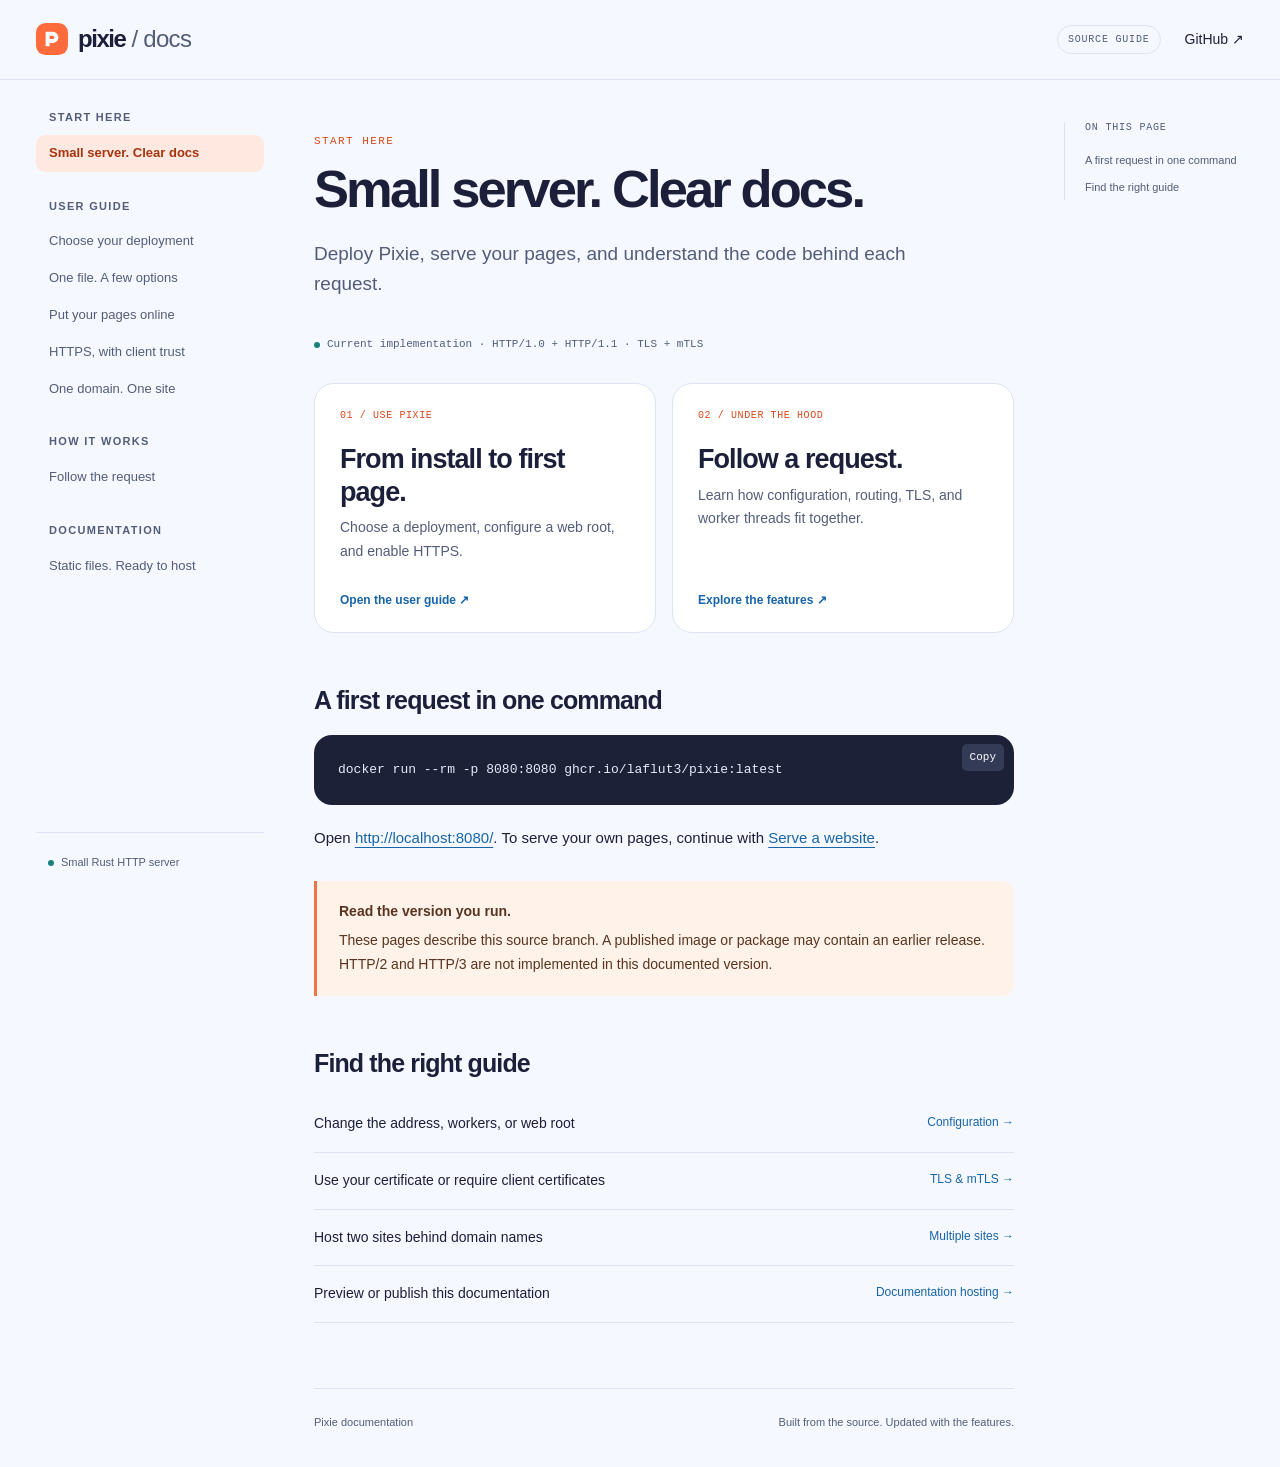
==== docs/index.html @ d6b9f7ce "docs: add static user and architecture guides" ====
<!doctype html>
<html lang="en"><head><meta charset="utf-8"><meta name="viewport" content="width=device-width, initial-scale=1"><meta name="description" content="Deploy Pixie, serve your pages, and understand the code behind each request."><meta name="theme-color" content="#f5f8ff"><title>Small server. Clear docs. — Pixie docs</title><link rel="icon" href="assets/mark.svg" type="image/svg+xml"><link rel="stylesheet" href="assets/style.css"><script src="assets/site.js" defer></script></head>
<body><a class="skip" href="#content">Skip to content</a><header class="topbar"><a class="brand" href="index.html"><img src="assets/mark.svg" width="32" height="32" alt=""><span>pixie<span class="brand-sub"> / docs</span></span></a><div class="top-actions"><span class="version">SOURCE GUIDE</span><a href="https://github.com/laflut3/Pixie">GitHub ↗</a><button class="menu-button" aria-expanded="false" aria-controls="sidebar">Menu</button></div></header><div class="layout"><aside id="sidebar" class="sidebar"><nav aria-label="Documentation"><div class="nav-group"><p>Start here</p><a aria-current="page" href="index.html">Small server. Clear docs</a></div><div class="nav-group"><p>User guide</p><a href="deploy.html">Choose your deployment</a><a href="configure.html">One file. A few options</a><a href="serve.html">Put your pages online</a><a href="security.html">HTTPS, with client trust</a><a href="sites.html">One domain. One site</a></div><div class="nav-group"><p>How it works</p><a href="architecture.html">Follow the request</a></div><div class="nav-group"><p>Documentation</p><a href="publish.html">Static files. Ready to host</a></div></nav><div class="sidebar-foot"><span class="status-dot"></span>Small Rust HTTP server</div></aside><main id="content" tabindex="-1"><div class="eyebrow">Start here</div><h1>Small server. Clear docs.</h1><p class="lead">Deploy Pixie, serve your pages, and understand the code behind each request.</p><article><div class="hero-note"><span class="status-dot"></span>Current implementation · HTTP/1.0 + HTTP/1.1 · TLS + mTLS</div><div class="path-grid"><a class="path-card" href="deploy.html"><span class="step">01 / USE PIXIE</span><h2>From install to first page.</h2><p>Choose a deployment, configure a web root, and enable HTTPS.</p><span class="card-link">Open the user guide ↗</span></a><a class="path-card" href="architecture.html"><span class="step">02 / UNDER THE HOOD</span><h2>Follow a request.</h2><p>Learn how configuration, routing, TLS, and worker threads fit together.</p><span class="card-link">Explore the features ↗</span></a></div><h2 id="quick-start">A first request in one command</h2><pre><code>docker run --rm -p 8080:8080 ghcr.io/laflut3/pixie:latest</code></pre><p>Open <a href="http://localhost:8080/">http://localhost:8080/</a>. To serve your own pages, continue with <a href="serve.html">Serve a website</a>.</p><aside class="callout"><strong>Read the version you run.</strong><p>These pages describe this source branch. A published image or package may contain an earlier release. HTTP/2 and HTTP/3 are not implemented in this documented version.</p></aside><h2 id="choose">Find the right guide</h2><ul class="link-list"><li><a href="configure.html">Change the address, workers, or web root <span>Configuration →</span></a></li><li><a href="security.html">Use your certificate or require client certificates <span>TLS &amp; mTLS →</span></a></li><li><a href="sites.html">Host two sites behind domain names <span>Multiple sites →</span></a></li><li><a href="publish.html">Preview or publish this documentation <span>Documentation hosting →</span></a></li></ul></article><footer>Pixie documentation <span>Built from the source. Updated with the features.</span></footer></main><aside class="toc"><p>ON THIS PAGE</p><nav aria-label="On this page"><a href="#quick-start">A first request in one command</a><a href="#choose">Find the right guide</a></nav></aside></div></body></html>
---- docs/assets/style.css ----
:root{--bg:#f5f8ff;--paper:#fff;--ink:#1c1f3a;--muted:#535d79;--line:#dce3f2;--accent:#d9471a;--blue:#1764a8;--soft:#edf2fc;--radius:18px;--mono:"SFMono-Regular",Consolas,"Liberation Mono",monospace}*{box-sizing:border-box}html{scroll-padding-top:100px}body{margin:0;background:var(--bg);color:var(--ink);font-family:"Avenir Next","Trebuchet MS","Gill Sans",sans-serif;font-size:16px;line-height:1.7}a{color:var(--blue);text-underline-offset:4px}a:hover{color:var(--accent)}button{font:inherit}a:focus-visible,button:focus-visible{outline:3px solid var(--accent);outline-offset:4px;border-radius:4px}.skip{position:fixed;top:-80px;left:16px;z-index:10;padding:12px 20px;background:var(--ink);color:white}.skip:focus{top:12px}.topbar{position:sticky;top:0;z-index:3;display:flex;align-items:center;justify-content:space-between;gap:16px;height:80px;padding:0 36px;background:rgba(245,248,255,.96);border-bottom:1px solid var(--line);backdrop-filter:blur(12px)}.brand{display:inline-flex;align-items:center;gap:10px;text-decoration:none;font-size:24px;font-weight:800;color:var(--ink);letter-spacing:-.06em}.brand-sub{font-weight:400;color:var(--muted);letter-spacing:-.03em}.top-actions{display:flex;gap:24px;align-items:center;font-size:14px}.top-actions>a{color:var(--ink);text-decoration:none}.version{font-family:var(--mono);font-size:10px;letter-spacing:.08em;border:1px solid var(--line);padding:5px 10px;border-radius:30px;color:var(--muted)}.layout{display:grid;grid-template-columns:228px minmax(0,800px) 180px;max-width:1450px;margin:auto;padding:0 36px;gap:50px}.sidebar{position:sticky;top:80px;align-self:start;height:calc(100dvh - 80px);padding:28px 0;overflow:auto;display:flex;flex-direction:column;justify-content:space-between}.nav-group{margin-bottom:25px}.nav-group>p{font-size:11px;text-transform:uppercase;letter-spacing:.12em;font-weight:800;color:var(--muted);margin:0 0 8px 13px}.nav-group a{display:block;font-size:13px;line-height:1.45;padding:9px 13px;text-decoration:none;border-radius:9px;color:var(--muted)}.nav-group a:hover{background:var(--soft);color:var(--ink)}.nav-group a[aria-current]{background:#ffe8df;color:#a73310;font-weight:700}.sidebar-foot{border-top:1px solid var(--line);padding:20px 12px 0;color:var(--muted);font-size:11px;white-space:nowrap}.status-dot{display:inline-block;width:6px;height:6px;background:#168279;border-radius:50%;margin-right:7px;vertical-align:middle}main{padding:55px 0 0;min-width:0}.eyebrow{font:11px var(--mono);text-transform:uppercase;letter-spacing:.13em;color:var(--accent);margin-bottom:14px}h1{font-size:clamp(36px,4.1vw,60px);line-height:1.06;letter-spacing:-.055em;margin:0 0 22px;max-width:720px;font-weight:800}.lead{font-size:19px;line-height:1.6;color:var(--muted);max-width:650px;margin:0 0 36px}article{font-size:15px}h2{font-size:25px;line-height:1.2;letter-spacing:-.035em;margin:52px 0 18px}h3{font-size:18px}p{margin:14px 0}li{padding-left:4px;margin:8px 0}code{font-family:var(--mono);font-size:.85em;background:var(--soft);border-radius:4px;padding:2px 5px;overflow-wrap:anywhere}pre{background:#1c2138;color:#e2eafb;border-radius:var(--radius);padding:24px;margin:20px 0;overflow:auto;line-height:1.7;font-size:13px;position:relative}pre code{font:inherit;background:none;padding:0;color:inherit;overflow-wrap:normal}.copy-button{position:absolute;top:9px;right:10px;background:#343b57;border:0;color:#fff;font-size:11px;border-radius:5px;padding:4px 8px;cursor:pointer}.copy-button:hover{background:#4b5678}.callout{border-left:3px solid #f07546;background:#fff2e9;border-radius:0 12px 12px 0;padding:19px 22px;margin:30px 0;color:#59341f;font-size:14px}.callout p{margin:6px 0 0}.table-wrap{overflow:auto;border:1px solid var(--line);border-radius:12px;margin:24px 0}table{width:100%;border-collapse:collapse;font-size:13px;text-align:left}th{background:var(--soft);font-size:11px;text-transform:uppercase;letter-spacing:.05em;color:var(--muted)}th,td{padding:14px 16px;vertical-align:top;border-bottom:1px solid var(--line)}tr:last-child td{border-bottom:0}.hero-note{font:11px var(--mono);line-height:1.8;color:var(--muted);margin-bottom:28px}.path-grid{display:grid;grid-template-columns:1fr 1fr;gap:16px}.path-card{display:flex;flex-direction:column;padding:26px 25px 22px;background:var(--paper);border:1px solid var(--line);border-radius:20px;color:var(--ink);text-decoration:none;transition:transform .2s cubic-bezier(.2,.8,.2,1),border-color .2s}.path-card:hover{transform:translateY(-3px);border-color:#f0a286;color:var(--ink)}.step{font:10px var(--mono);letter-spacing:.06em;color:var(--accent)}.path-card h2{font-size:27px;margin:22px 0 8px}.path-card p{font-size:14px;color:var(--muted);margin:0 0 26px}.card-link{font-size:12px;margin-top:auto;font-weight:700;color:var(--blue)}.link-list{list-style:none;padding:0}.link-list li{padding:0;margin:0}.link-list a{display:flex;justify-content:space-between;gap:22px;text-decoration:none;color:var(--ink);padding:16px 0;border-bottom:1px solid var(--line);font-size:14px}.link-list span{color:var(--blue);font-size:12px;white-space:nowrap}.toc{position:sticky;top:122px;align-self:start;max-height:calc(100dvh - 145px);overflow:auto;padding-left:20px;border-left:1px solid var(--line);font-size:11px}.toc>p{font:10px var(--mono);color:var(--muted);letter-spacing:.08em;margin:0 0 14px}.toc a{display:block;padding:5px 0;color:var(--muted);text-decoration:none;line-height:1.5}.toc a:hover{color:var(--accent)}footer{border-top:1px solid var(--line);margin-top:65px;padding:24px 0 35px;font-size:11px;color:var(--muted);display:flex;justify-content:space-between;gap:15px}.flow{display:flex;align-items:center;justify-content:space-around;flex-wrap:wrap;gap:12px;background:var(--paper);border:1px solid var(--line);padding:22px;border-radius:16px;font:12px var(--mono);margin:25px 0}.flow span{color:var(--accent)}.timeline{list-style:none;padding-left:28px;border-left:1px solid var(--line);counter-reset:steps}.timeline li{position:relative;margin:25px 0;counter-increment:steps}.timeline li:before{content:counter(steps);position:absolute;left:-45px;top:0;border-radius:50%;width:27px;height:27px;text-align:center;font:11px/27px var(--mono);background:#ffe8df;color:#a73310}.timeline p{margin:5px 0;color:var(--muted)}.menu-button{display:none;border:1px solid var(--line);border-radius:8px;color:var(--ink);background:var(--paper);padding:5px 12px;cursor:pointer}@media(min-width:1500px){.layout{gap:60px}}@media(max-width:1200px){.layout{grid-template-columns:210px minmax(0,1fr);gap:40px;max-width:1100px}.toc{display:none}}@media(max-width:800px){.topbar{height:68px;padding:0 20px}.top-actions{gap:16px}.version{display:none}.layout{display:block;padding:0 22px}.sidebar{position:static;height:auto;padding:22px 0;border-bottom:1px solid var(--line)}.sidebar nav{display:grid;grid-template-columns:1fr 1fr;gap:10px}.sidebar-foot{display:none}.nav-group{margin:0}.js .sidebar{display:none}.js .sidebar.is-open{display:block}.js .menu-button{display:block}main{padding-top:36px}.lead{font-size:17px}.path-card{padding:22px 18px}.path-card h2{font-size:25px}pre{padding:28px 18px 20px;font-size:11px}footer{display:block}footer span{display:block;margin-top:5px}}@media(max-width:480px){.path-grid{grid-template-columns:1fr}.path-card h2{margin-top:12px}.path-card p{margin-bottom:16px}.link-list a{display:block}.link-list span{display:block;margin-top:4px}h1{font-size:39px}.sidebar nav{grid-template-columns:1fr 1fr}.top-actions>a{font-size:12px}th,td{padding:12px 10px}}@media(prefers-reduced-motion:reduce){*{scroll-behavior:auto!important;transition:none!important}}@media print{.topbar,.sidebar,.toc,.copy-button{display:none}.layout{display:block}main{padding:0}body{background:white}pre{white-space:pre-wrap;color:black;background:#eee}.callout{break-inside:avoid}a{color:inherit}}
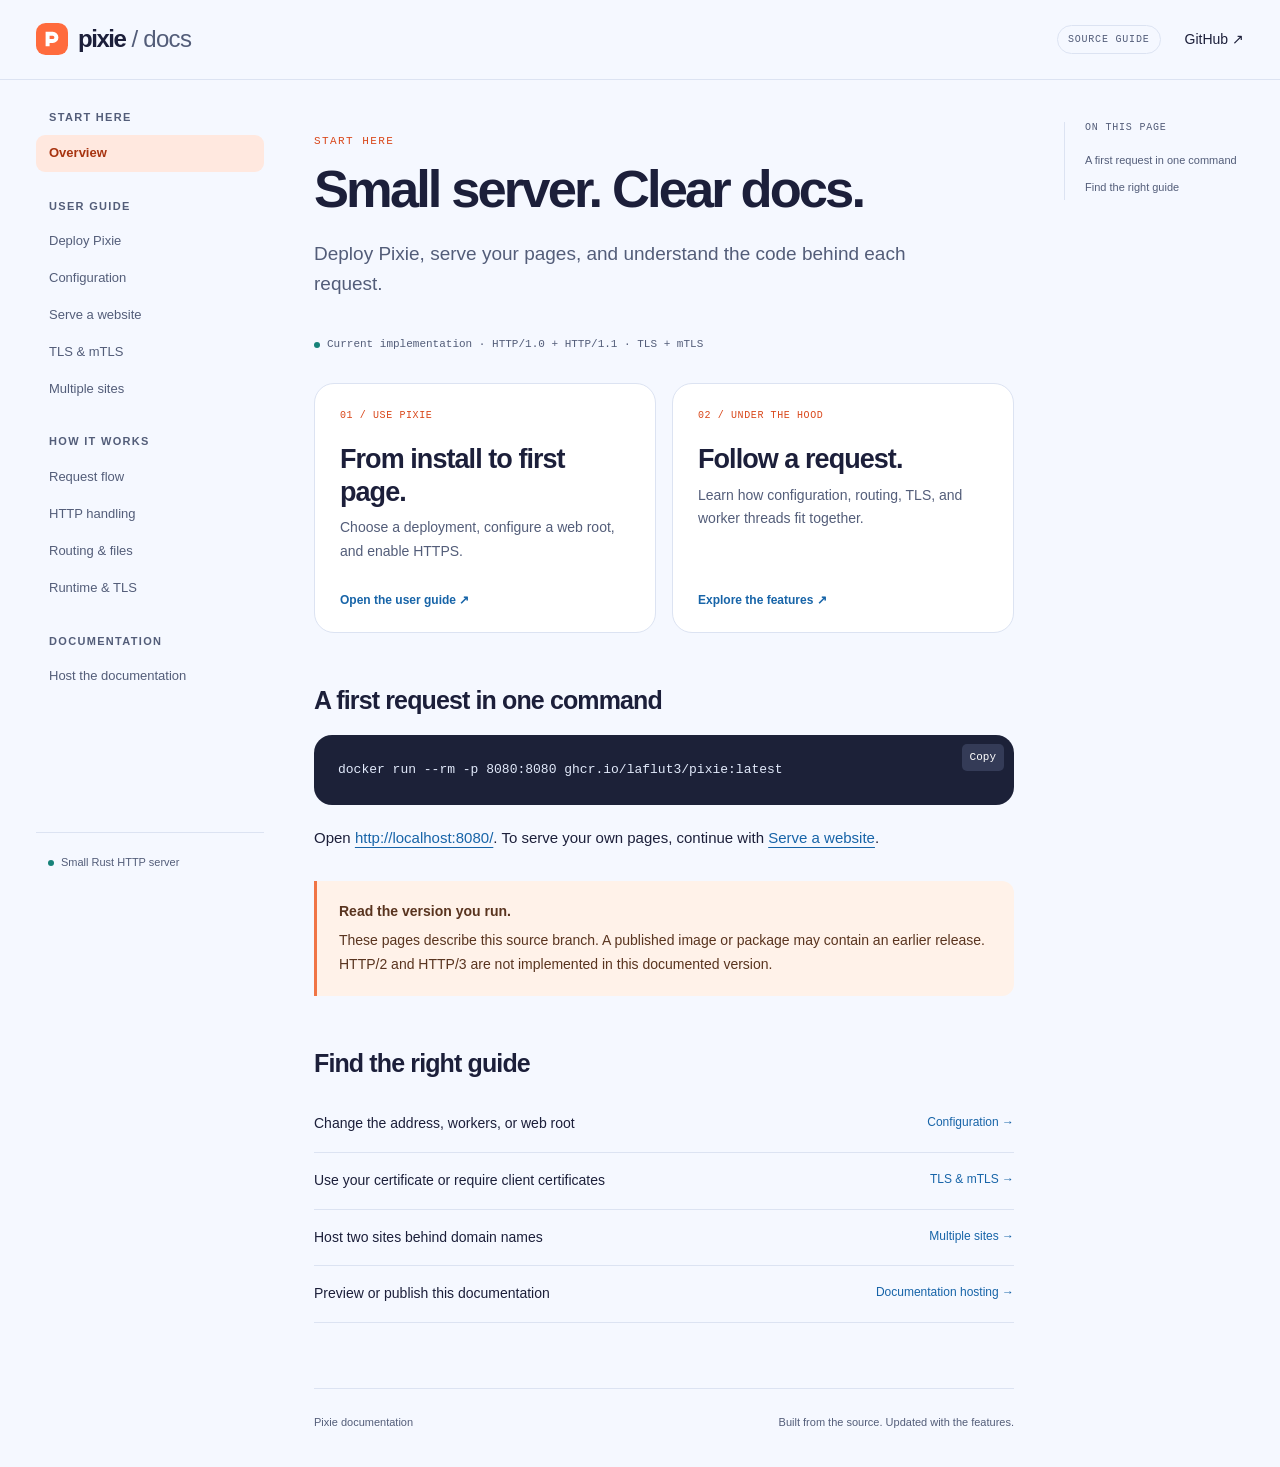
==== commit ab000d30: "docs: refine navigation and deployment README" ====
--- a/docs/index.html
+++ b/docs/index.html
@@ -1,3 +1,122 @@
 <!doctype html>
-<html lang="en"><head><meta charset="utf-8"><meta name="viewport" content="width=device-width, initial-scale=1"><meta name="description" content="Deploy Pixie, serve your pages, and understand the code behind each request."><meta name="theme-color" content="#f5f8ff"><title>Small server. Clear docs. — Pixie docs</title><link rel="icon" href="assets/mark.svg" type="image/svg+xml"><link rel="stylesheet" href="assets/style.css"><script src="assets/site.js" defer></script></head>
-<body><a class="skip" href="#content">Skip to content</a><header class="topbar"><a class="brand" href="index.html"><img src="assets/mark.svg" width="32" height="32" alt=""><span>pixie<span class="brand-sub"> / docs</span></span></a><div class="top-actions"><span class="version">SOURCE GUIDE</span><a href="https://github.com/laflut3/Pixie">GitHub ↗</a><button class="menu-button" aria-expanded="false" aria-controls="sidebar">Menu</button></div></header><div class="layout"><aside id="sidebar" class="sidebar"><nav aria-label="Documentation"><div class="nav-group"><p>Start here</p><a aria-current="page" href="index.html">Small server. Clear docs</a></div><div class="nav-group"><p>User guide</p><a href="deploy.html">Choose your deployment</a><a href="configure.html">One file. A few options</a><a href="serve.html">Put your pages online</a><a href="security.html">HTTPS, with client trust</a><a href="sites.html">One domain. One site</a></div><div class="nav-group"><p>How it works</p><a href="architecture.html">Follow the request</a></div><div class="nav-group"><p>Documentation</p><a href="publish.html">Static files. Ready to host</a></div></nav><div class="sidebar-foot"><span class="status-dot"></span>Small Rust HTTP server</div></aside><main id="content" tabindex="-1"><div class="eyebrow">Start here</div><h1>Small server. Clear docs.</h1><p class="lead">Deploy Pixie, serve your pages, and understand the code behind each request.</p><article><div class="hero-note"><span class="status-dot"></span>Current implementation · HTTP/1.0 + HTTP/1.1 · TLS + mTLS</div><div class="path-grid"><a class="path-card" href="deploy.html"><span class="step">01 / USE PIXIE</span><h2>From install to first page.</h2><p>Choose a deployment, configure a web root, and enable HTTPS.</p><span class="card-link">Open the user guide ↗</span></a><a class="path-card" href="architecture.html"><span class="step">02 / UNDER THE HOOD</span><h2>Follow a request.</h2><p>Learn how configuration, routing, TLS, and worker threads fit together.</p><span class="card-link">Explore the features ↗</span></a></div><h2 id="quick-start">A first request in one command</h2><pre><code>docker run --rm -p 8080:8080 ghcr.io/laflut3/pixie:latest</code></pre><p>Open <a href="http://localhost:8080/">http://localhost:8080/</a>. To serve your own pages, continue with <a href="serve.html">Serve a website</a>.</p><aside class="callout"><strong>Read the version you run.</strong><p>These pages describe this source branch. A published image or package may contain an earlier release. HTTP/2 and HTTP/3 are not implemented in this documented version.</p></aside><h2 id="choose">Find the right guide</h2><ul class="link-list"><li><a href="configure.html">Change the address, workers, or web root <span>Configuration →</span></a></li><li><a href="security.html">Use your certificate or require client certificates <span>TLS &amp; mTLS →</span></a></li><li><a href="sites.html">Host two sites behind domain names <span>Multiple sites →</span></a></li><li><a href="publish.html">Preview or publish this documentation <span>Documentation hosting →</span></a></li></ul></article><footer>Pixie documentation <span>Built from the source. Updated with the features.</span></footer></main><aside class="toc"><p>ON THIS PAGE</p><nav aria-label="On this page"><a href="#quick-start">A first request in one command</a><a href="#choose">Find the right guide</a></nav></aside></div></body></html>+<html lang="en">
+<head>
+<meta charset="utf-8">
+<meta name="viewport" content="width=device-width, initial-scale=1">
+<meta name="description" content="Deploy Pixie, serve your pages, and understand the code behind each request.">
+<meta name="theme-color" content="#f5f8ff">
+<title>Small server. Clear docs. — Pixie docs</title>
+<link rel="icon" href="assets/mark.svg" type="image/svg+xml">
+<link rel="stylesheet" href="assets/style.css">
+<script src="assets/site.js" defer>
+</script>
+</head>
+<body>
+<a class="skip" href="#content">Skip to content</a>
+<header class="topbar">
+<a class="brand" href="index.html">
+<img src="assets/mark.svg" width="32" height="32" alt="">
+<span>pixie<span class="brand-sub"> / docs</span>
+</span>
+</a>
+<div class="top-actions">
+<span class="version">SOURCE GUIDE</span>
+<a href="https://github.com/laflut3/Pixie">GitHub ↗</a>
+<button class="menu-button" aria-expanded="false" aria-controls="sidebar">Menu</button>
+</div>
+</header>
+<div class="layout">
+<aside id="sidebar" class="sidebar">
+<nav aria-label="Documentation">
+<div class="nav-group">
+<p>Start here</p>
+<a aria-current="page" href="index.html">Overview</a>
+</div>
+<div class="nav-group">
+<p>User guide</p>
+<a href="deploy.html">Deploy Pixie</a>
+<a href="configure.html">Configuration</a>
+<a href="serve.html">Serve a website</a>
+<a href="security.html">TLS &amp; mTLS</a>
+<a href="sites.html">Multiple sites</a>
+</div>
+<div class="nav-group">
+<p>How it works</p>
+<a href="architecture.html">Request flow</a>
+<a href="feature-http.html">HTTP handling</a>
+<a href="feature-routing.html">Routing &amp; files</a>
+<a href="feature-runtime.html">Runtime &amp; TLS</a>
+</div>
+<div class="nav-group">
+<p>Documentation</p>
+<a href="publish.html">Host the documentation</a>
+</div>
+</nav>
+<div class="sidebar-foot">
+<span class="status-dot">
+</span>Small Rust HTTP server</div>
+</aside>
+<main id="content" tabindex="-1">
+<div class="eyebrow">Start here</div>
+<h1>Small server. Clear docs.</h1>
+<p class="lead">Deploy Pixie, serve your pages, and understand the code behind each request.</p>
+<article>
+<div class="hero-note">
+<span class="status-dot">
+</span>Current implementation · HTTP/1.0 + HTTP/1.1 · TLS + mTLS</div>
+<div class="path-grid">
+<a class="path-card" href="deploy.html">
+<span class="step">01 / USE PIXIE</span>
+<h2>From install to first page.</h2>
+<p>Choose a deployment, configure a web root, and enable HTTPS.</p>
+<span class="card-link">Open the user guide ↗</span>
+</a>
+<a class="path-card" href="architecture.html">
+<span class="step">02 / UNDER THE HOOD</span>
+<h2>Follow a request.</h2>
+<p>Learn how configuration, routing, TLS, and worker threads fit together.</p>
+<span class="card-link">Explore the features ↗</span>
+</a>
+</div>
+<h2 id="quick-start">A first request in one command</h2>
+<pre>
+<code>docker run --rm -p 8080:8080 ghcr.io/laflut3/pixie:latest</code>
+</pre>
+<p>Open <a href="http://localhost:8080/">http://localhost:8080/</a>. To serve your own pages, continue with <a href="serve.html">Serve a website</a>.</p>
+<aside class="callout">
+<strong>Read the version you run.</strong>
+<p>These pages describe this source branch. A published image or package may contain an earlier release. HTTP/2 and HTTP/3 are not implemented in this documented version.</p>
+</aside>
+<h2 id="choose">Find the right guide</h2>
+<ul class="link-list">
+<li>
+<a href="configure.html">Change the address, workers, or web root <span>Configuration →</span>
+</a>
+</li>
+<li>
+<a href="security.html">Use your certificate or require client certificates <span>TLS &amp; mTLS →</span>
+</a>
+</li>
+<li>
+<a href="sites.html">Host two sites behind domain names <span>Multiple sites →</span>
+</a>
+</li>
+<li>
+<a href="publish.html">Preview or publish this documentation <span>Documentation hosting →</span>
+</a>
+</li>
+</ul>
+</article>
+<footer>Pixie documentation <span>Built from the source. Updated with the features.</span>
+</footer>
+</main>
+<aside class="toc">
+<p>ON THIS PAGE</p>
+<nav aria-label="On this page">
+<a href="#quick-start">A first request in one command</a>
+<a href="#choose">Find the right guide</a>
+</nav>
+</aside>
+</div>
+</body>
+</html>
--- a/docs/assets/style.css
+++ b/docs/assets/style.css
@@ -1 +1,114 @@
-:root{--bg:#f5f8ff;--paper:#fff;--ink:#1c1f3a;--muted:#535d79;--line:#dce3f2;--accent:#d9471a;--blue:#1764a8;--soft:#edf2fc;--radius:18px;--mono:"SFMono-Regular",Consolas,"Liberation Mono",monospace}*{box-sizing:border-box}html{scroll-padding-top:100px}body{margin:0;background:var(--bg);color:var(--ink);font-family:"Avenir Next","Trebuchet MS","Gill Sans",sans-serif;font-size:16px;line-height:1.7}a{color:var(--blue);text-underline-offset:4px}a:hover{color:var(--accent)}button{font:inherit}a:focus-visible,button:focus-visible{outline:3px solid var(--accent);outline-offset:4px;border-radius:4px}.skip{position:fixed;top:-80px;left:16px;z-index:10;padding:12px 20px;background:var(--ink);color:white}.skip:focus{top:12px}.topbar{position:sticky;top:0;z-index:3;display:flex;align-items:center;justify-content:space-between;gap:16px;height:80px;padding:0 36px;background:rgba(245,248,255,.96);border-bottom:1px solid var(--line);backdrop-filter:blur(12px)}.brand{display:inline-flex;align-items:center;gap:10px;text-decoration:none;font-size:24px;font-weight:800;color:var(--ink);letter-spacing:-.06em}.brand-sub{font-weight:400;color:var(--muted);letter-spacing:-.03em}.top-actions{display:flex;gap:24px;align-items:center;font-size:14px}.top-actions>a{color:var(--ink);text-decoration:none}.version{font-family:var(--mono);font-size:10px;letter-spacing:.08em;border:1px solid var(--line);padding:5px 10px;border-radius:30px;color:var(--muted)}.layout{display:grid;grid-template-columns:228px minmax(0,800px) 180px;max-width:1450px;margin:auto;padding:0 36px;gap:50px}.sidebar{position:sticky;top:80px;align-self:start;height:calc(100dvh - 80px);padding:28px 0;overflow:auto;display:flex;flex-direction:column;justify-content:space-between}.nav-group{margin-bottom:25px}.nav-group>p{font-size:11px;text-transform:uppercase;letter-spacing:.12em;font-weight:800;color:var(--muted);margin:0 0 8px 13px}.nav-group a{display:block;font-size:13px;line-height:1.45;padding:9px 13px;text-decoration:none;border-radius:9px;color:var(--muted)}.nav-group a:hover{background:var(--soft);color:var(--ink)}.nav-group a[aria-current]{background:#ffe8df;color:#a73310;font-weight:700}.sidebar-foot{border-top:1px solid var(--line);padding:20px 12px 0;color:var(--muted);font-size:11px;white-space:nowrap}.status-dot{display:inline-block;width:6px;height:6px;background:#168279;border-radius:50%;margin-right:7px;vertical-align:middle}main{padding:55px 0 0;min-width:0}.eyebrow{font:11px var(--mono);text-transform:uppercase;letter-spacing:.13em;color:var(--accent);margin-bottom:14px}h1{font-size:clamp(36px,4.1vw,60px);line-height:1.06;letter-spacing:-.055em;margin:0 0 22px;max-width:720px;font-weight:800}.lead{font-size:19px;line-height:1.6;color:var(--muted);max-width:650px;margin:0 0 36px}article{font-size:15px}h2{font-size:25px;line-height:1.2;letter-spacing:-.035em;margin:52px 0 18px}h3{font-size:18px}p{margin:14px 0}li{padding-left:4px;margin:8px 0}code{font-family:var(--mono);font-size:.85em;background:var(--soft);border-radius:4px;padding:2px 5px;overflow-wrap:anywhere}pre{background:#1c2138;color:#e2eafb;border-radius:var(--radius);padding:24px;margin:20px 0;overflow:auto;line-height:1.7;font-size:13px;position:relative}pre code{font:inherit;background:none;padding:0;color:inherit;overflow-wrap:normal}.copy-button{position:absolute;top:9px;right:10px;background:#343b57;border:0;color:#fff;font-size:11px;border-radius:5px;padding:4px 8px;cursor:pointer}.copy-button:hover{background:#4b5678}.callout{border-left:3px solid #f07546;background:#fff2e9;border-radius:0 12px 12px 0;padding:19px 22px;margin:30px 0;color:#59341f;font-size:14px}.callout p{margin:6px 0 0}.table-wrap{overflow:auto;border:1px solid var(--line);border-radius:12px;margin:24px 0}table{width:100%;border-collapse:collapse;font-size:13px;text-align:left}th{background:var(--soft);font-size:11px;text-transform:uppercase;letter-spacing:.05em;color:var(--muted)}th,td{padding:14px 16px;vertical-align:top;border-bottom:1px solid var(--line)}tr:last-child td{border-bottom:0}.hero-note{font:11px var(--mono);line-height:1.8;color:var(--muted);margin-bottom:28px}.path-grid{display:grid;grid-template-columns:1fr 1fr;gap:16px}.path-card{display:flex;flex-direction:column;padding:26px 25px 22px;background:var(--paper);border:1px solid var(--line);border-radius:20px;color:var(--ink);text-decoration:none;transition:transform .2s cubic-bezier(.2,.8,.2,1),border-color .2s}.path-card:hover{transform:translateY(-3px);border-color:#f0a286;color:var(--ink)}.step{font:10px var(--mono);letter-spacing:.06em;color:var(--accent)}.path-card h2{font-size:27px;margin:22px 0 8px}.path-card p{font-size:14px;color:var(--muted);margin:0 0 26px}.card-link{font-size:12px;margin-top:auto;font-weight:700;color:var(--blue)}.link-list{list-style:none;padding:0}.link-list li{padding:0;margin:0}.link-list a{display:flex;justify-content:space-between;gap:22px;text-decoration:none;color:var(--ink);padding:16px 0;border-bottom:1px solid var(--line);font-size:14px}.link-list span{color:var(--blue);font-size:12px;white-space:nowrap}.toc{position:sticky;top:122px;align-self:start;max-height:calc(100dvh - 145px);overflow:auto;padding-left:20px;border-left:1px solid var(--line);font-size:11px}.toc>p{font:10px var(--mono);color:var(--muted);letter-spacing:.08em;margin:0 0 14px}.toc a{display:block;padding:5px 0;color:var(--muted);text-decoration:none;line-height:1.5}.toc a:hover{color:var(--accent)}footer{border-top:1px solid var(--line);margin-top:65px;padding:24px 0 35px;font-size:11px;color:var(--muted);display:flex;justify-content:space-between;gap:15px}.flow{display:flex;align-items:center;justify-content:space-around;flex-wrap:wrap;gap:12px;background:var(--paper);border:1px solid var(--line);padding:22px;border-radius:16px;font:12px var(--mono);margin:25px 0}.flow span{color:var(--accent)}.timeline{list-style:none;padding-left:28px;border-left:1px solid var(--line);counter-reset:steps}.timeline li{position:relative;margin:25px 0;counter-increment:steps}.timeline li:before{content:counter(steps);position:absolute;left:-45px;top:0;border-radius:50%;width:27px;height:27px;text-align:center;font:11px/27px var(--mono);background:#ffe8df;color:#a73310}.timeline p{margin:5px 0;color:var(--muted)}.menu-button{display:none;border:1px solid var(--line);border-radius:8px;color:var(--ink);background:var(--paper);padding:5px 12px;cursor:pointer}@media(min-width:1500px){.layout{gap:60px}}@media(max-width:1200px){.layout{grid-template-columns:210px minmax(0,1fr);gap:40px;max-width:1100px}.toc{display:none}}@media(max-width:800px){.topbar{height:68px;padding:0 20px}.top-actions{gap:16px}.version{display:none}.layout{display:block;padding:0 22px}.sidebar{position:static;height:auto;padding:22px 0;border-bottom:1px solid var(--line)}.sidebar nav{display:grid;grid-template-columns:1fr 1fr;gap:10px}.sidebar-foot{display:none}.nav-group{margin:0}.js .sidebar{display:none}.js .sidebar.is-open{display:block}.js .menu-button{display:block}main{padding-top:36px}.lead{font-size:17px}.path-card{padding:22px 18px}.path-card h2{font-size:25px}pre{padding:28px 18px 20px;font-size:11px}footer{display:block}footer span{display:block;margin-top:5px}}@media(max-width:480px){.path-grid{grid-template-columns:1fr}.path-card h2{margin-top:12px}.path-card p{margin-bottom:16px}.link-list a{display:block}.link-list span{display:block;margin-top:4px}h1{font-size:39px}.sidebar nav{grid-template-columns:1fr 1fr}.top-actions>a{font-size:12px}th,td{padding:12px 10px}}@media(prefers-reduced-motion:reduce){*{scroll-behavior:auto!important;transition:none!important}}@media print{.topbar,.sidebar,.toc,.copy-button{display:none}.layout{display:block}main{padding:0}body{background:white}pre{white-space:pre-wrap;color:black;background:#eee}.callout{break-inside:avoid}a{color:inherit}}
+:root{--bg:#f5f8ff;--paper:#fff;--ink:#1c1f3a;--muted:#535d79;--line:#dce3f2;--accent:#d9471a;--blue:#1764a8;--soft:#edf2fc;--radius:18px;--mono:"SFMono-Regular",Consolas,"Liberation Mono",monospace}
+*{box-sizing:border-box}
+html{scroll-padding-top:100px}
+body{margin:0;background:var(--bg);color:var(--ink);font-family:"Avenir Next","Trebuchet MS","Gill Sans",sans-serif;font-size:16px;line-height:1.7}
+a{color:var(--blue);text-underline-offset:4px}
+a:hover{color:var(--accent)}
+button{font:inherit}
+a:focus-visible,button:focus-visible{outline:3px solid var(--accent);outline-offset:4px;border-radius:4px}
+.skip{position:fixed;top:-80px;left:16px;z-index:10;padding:12px 20px;background:var(--ink);color:white}
+.skip:focus{top:12px}
+.topbar{position:sticky;top:0;z-index:3;display:flex;align-items:center;justify-content:space-between;gap:16px;height:80px;padding:0 36px;background:rgba(245,248,255,.96);border-bottom:1px solid var(--line);backdrop-filter:blur(12px)}
+.brand{display:inline-flex;align-items:center;gap:10px;text-decoration:none;font-size:24px;font-weight:800;color:var(--ink);letter-spacing:-.06em}
+.brand-sub{font-weight:400;color:var(--muted);letter-spacing:-.03em}
+.top-actions{display:flex;gap:24px;align-items:center;font-size:14px}
+.top-actions>a{color:var(--ink);text-decoration:none}
+.version{font-family:var(--mono);font-size:10px;letter-spacing:.08em;border:1px solid var(--line);padding:5px 10px;border-radius:30px;color:var(--muted)}
+.layout{display:grid;grid-template-columns:228px minmax(0,800px) 180px;max-width:1450px;margin:auto;padding:0 36px;gap:50px}
+.sidebar{position:sticky;top:80px;align-self:start;height:calc(100dvh - 80px);padding:28px 0;overflow:auto;display:flex;flex-direction:column;justify-content:space-between}
+.nav-group{margin-bottom:25px}
+.nav-group>p{font-size:11px;text-transform:uppercase;letter-spacing:.12em;font-weight:800;color:var(--muted);margin:0 0 8px 13px}
+.nav-group a{display:block;font-size:13px;line-height:1.45;padding:9px 13px;text-decoration:none;border-radius:9px;color:var(--muted)}
+.nav-group a:hover{background:var(--soft);color:var(--ink)}
+.nav-group a[aria-current]{background:#ffe8df;color:#a73310;font-weight:700}
+.sidebar-foot{border-top:1px solid var(--line);padding:20px 12px 0;color:var(--muted);font-size:11px;white-space:nowrap}
+.status-dot{display:inline-block;width:6px;height:6px;background:#168279;border-radius:50%;margin-right:7px;vertical-align:middle}
+main{padding:55px 0 0;min-width:0}
+.eyebrow{font:11px var(--mono);text-transform:uppercase;letter-spacing:.13em;color:var(--accent);margin-bottom:14px}
+h1{font-size:clamp(36px,4.1vw,60px);line-height:1.06;letter-spacing:-.055em;margin:0 0 22px;max-width:720px;font-weight:800}
+.lead{font-size:19px;line-height:1.6;color:var(--muted);max-width:650px;margin:0 0 36px}
+article{font-size:15px}
+h2{font-size:25px;line-height:1.2;letter-spacing:-.035em;margin:52px 0 18px}
+h3{font-size:18px}
+p{margin:14px 0}
+li{padding-left:4px;margin:8px 0}
+code{font-family:var(--mono);font-size:.85em;background:var(--soft);border-radius:4px;padding:2px 5px;overflow-wrap:anywhere}
+pre{background:#1c2138;color:#e2eafb;border-radius:var(--radius);padding:24px;margin:20px 0;overflow:auto;line-height:1.7;font-size:13px;position:relative}
+pre code{font:inherit;background:none;padding:0;color:inherit;overflow-wrap:normal}
+.copy-button{position:absolute;top:9px;right:10px;background:#343b57;border:0;color:#fff;font-size:11px;border-radius:5px;padding:4px 8px;cursor:pointer}
+.copy-button:hover{background:#4b5678}
+.callout{border-left:3px solid #f07546;background:#fff2e9;border-radius:0 12px 12px 0;padding:19px 22px;margin:30px 0;color:#59341f;font-size:14px}
+.callout p{margin:6px 0 0}
+.table-wrap{overflow:auto;border:1px solid var(--line);border-radius:12px;margin:24px 0}
+table{width:100%;border-collapse:collapse;font-size:13px;text-align:left}
+th{background:var(--soft);font-size:11px;text-transform:uppercase;letter-spacing:.05em;color:var(--muted)}
+th,td{padding:14px 16px;vertical-align:top;border-bottom:1px solid var(--line)}
+tr:last-child td{border-bottom:0}
+.hero-note{font:11px var(--mono);line-height:1.8;color:var(--muted);margin-bottom:28px}
+.path-grid{display:grid;grid-template-columns:1fr 1fr;gap:16px}
+.path-card{display:flex;flex-direction:column;padding:26px 25px 22px;background:var(--paper);border:1px solid var(--line);border-radius:20px;color:var(--ink);text-decoration:none;transition:transform .2s cubic-bezier(.2,.8,.2,1),border-color .2s}
+.path-card:hover{transform:translateY(-3px);border-color:#f0a286;color:var(--ink)}
+.step{font:10px var(--mono);letter-spacing:.06em;color:var(--accent)}
+.path-card h2{font-size:27px;margin:22px 0 8px}
+.path-card p{font-size:14px;color:var(--muted);margin:0 0 26px}
+.card-link{font-size:12px;margin-top:auto;font-weight:700;color:var(--blue)}
+.link-list{list-style:none;padding:0}
+.link-list li{padding:0;margin:0}
+.link-list a{display:flex;justify-content:space-between;gap:22px;text-decoration:none;color:var(--ink);padding:16px 0;border-bottom:1px solid var(--line);font-size:14px}
+.link-list span{color:var(--blue);font-size:12px;white-space:nowrap}
+.toc{position:sticky;top:122px;align-self:start;max-height:calc(100dvh - 145px);overflow:auto;padding-left:20px;border-left:1px solid var(--line);font-size:11px}
+.toc>p{font:10px var(--mono);color:var(--muted);letter-spacing:.08em;margin:0 0 14px}
+.toc a{display:block;padding:5px 0;color:var(--muted);text-decoration:none;line-height:1.5}
+.toc a:hover{color:var(--accent)}
+footer{border-top:1px solid var(--line);margin-top:65px;padding:24px 0 35px;font-size:11px;color:var(--muted);display:flex;justify-content:space-between;gap:15px}
+.flow{display:flex;align-items:center;justify-content:space-around;flex-wrap:wrap;gap:12px;background:var(--paper);border:1px solid var(--line);padding:22px;border-radius:16px;font:12px var(--mono);margin:25px 0}
+.flow span{color:var(--accent)}
+.timeline{list-style:none;padding-left:28px;border-left:1px solid var(--line);counter-reset:steps}
+.timeline li{position:relative;margin:25px 0;counter-increment:steps}
+.timeline li:before{content:counter(steps);position:absolute;left:-45px;top:0;border-radius:50%;width:27px;height:27px;text-align:center;font:11px/27px var(--mono);background:#ffe8df;color:#a73310}
+.timeline p{margin:5px 0;color:var(--muted)}
+.menu-button{display:none;border:1px solid var(--line);border-radius:8px;color:var(--ink);background:var(--paper);padding:5px 12px;cursor:pointer}
+@media(min-width:1500px){.layout{gap:60px}
+}
+@media(max-width:1200px){.layout{grid-template-columns:210px minmax(0,1fr);gap:40px;max-width:1100px}
+.toc{display:none}
+}
+@media(max-width:800px){.topbar{height:68px;padding:0 20px}
+.top-actions{gap:16px}
+.version{display:none}
+.layout{display:block;padding:0 22px}
+.sidebar{position:static;height:auto;padding:22px 0;border-bottom:1px solid var(--line)}
+.sidebar nav{display:grid;grid-template-columns:1fr 1fr;gap:10px}
+.sidebar-foot{display:none}
+.nav-group{margin:0}
+.js .sidebar{display:none}
+.js .sidebar.is-open{display:block}
+.js .menu-button{display:block}
+main{padding-top:36px}
+.lead{font-size:17px}
+.path-card{padding:22px 18px}
+.path-card h2{font-size:25px}
+pre{padding:28px 18px 20px;font-size:11px}
+footer{display:block}
+footer span{display:block;margin-top:5px}
+}
+@media(max-width:480px){.path-grid{grid-template-columns:1fr}
+.path-card h2{margin-top:12px}
+.path-card p{margin-bottom:16px}
+.link-list a{display:block}
+.link-list span{display:block;margin-top:4px}
+h1{font-size:39px}
+.sidebar nav{grid-template-columns:1fr 1fr}
+.top-actions>a{font-size:12px}
+th,td{padding:12px 10px}
+}
+@media(prefers-reduced-motion:reduce){*{scroll-behavior:auto!important;transition:none!important}
+}
+@media print{.topbar,.sidebar,.toc,.copy-button{display:none}
+.layout{display:block}
+main{padding:0}
+body{background:white}
+pre{white-space:pre-wrap;color:black;background:#eee}
+.callout{break-inside:avoid}
+a{color:inherit}
+}
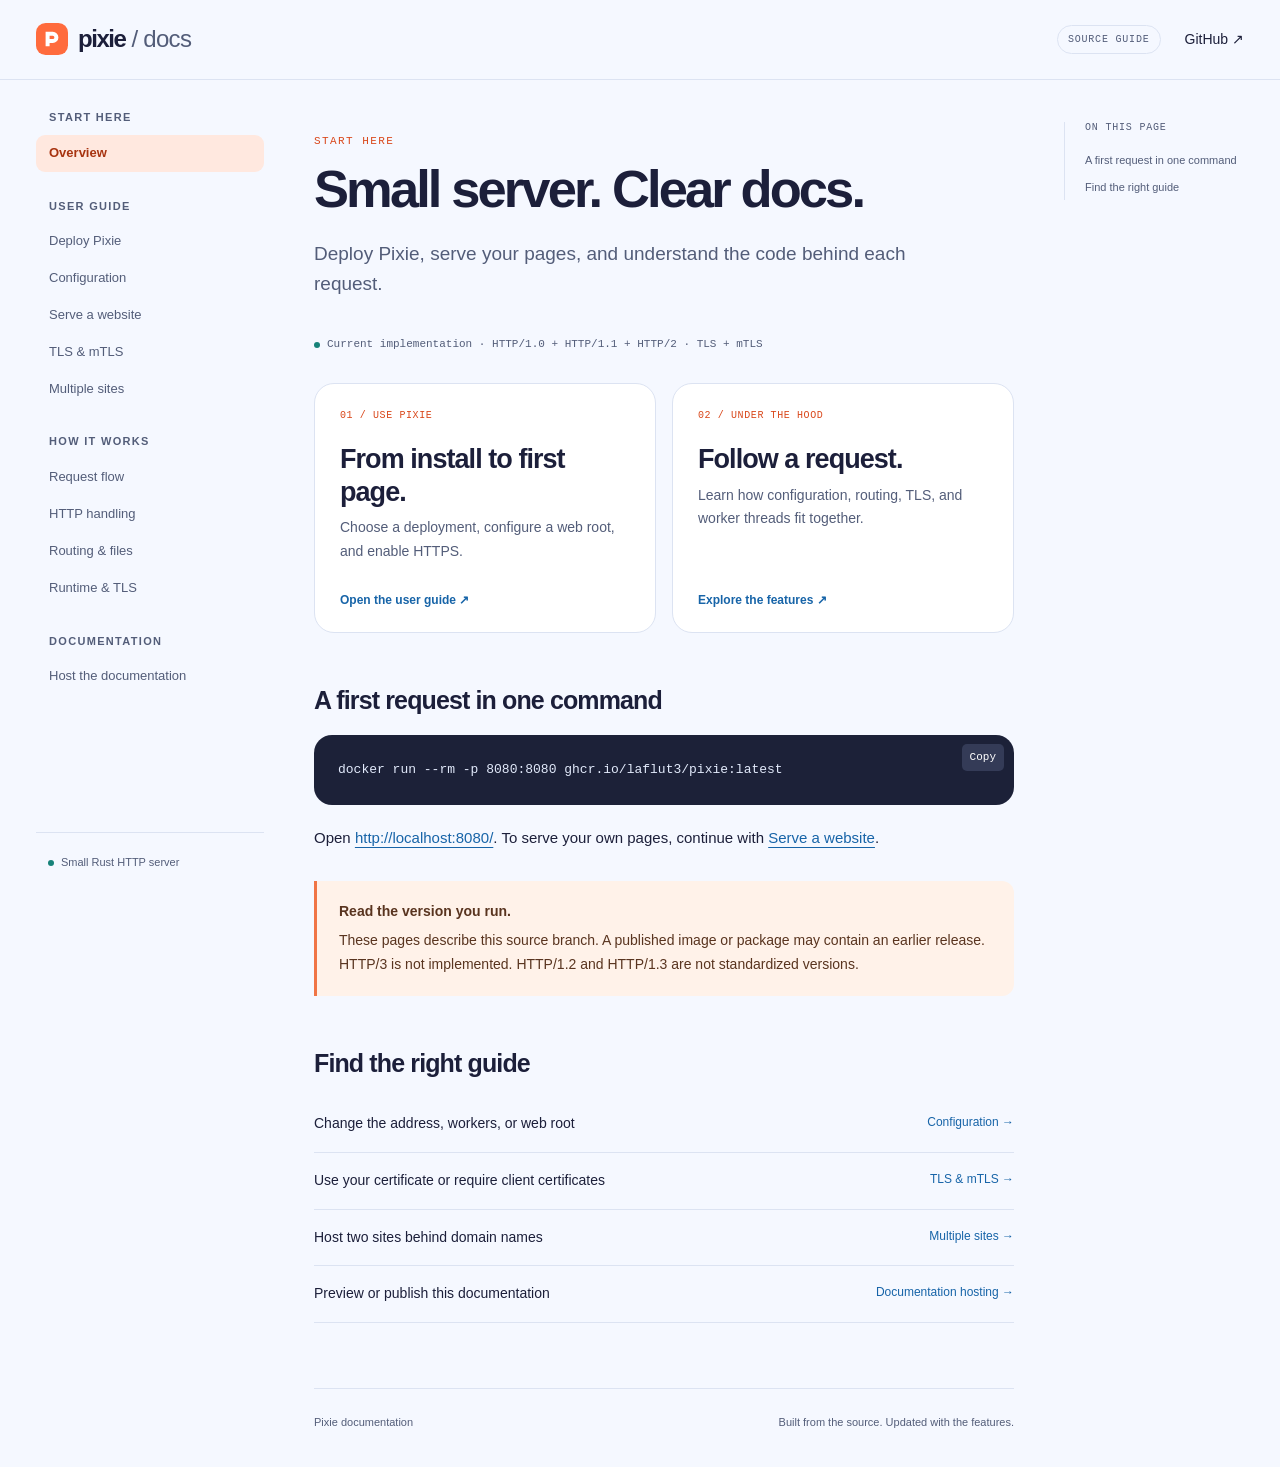
==== commit 072e0eea: "docs: align protocol guides with HTTP/2" ====
--- a/docs/index.html
+++ b/docs/index.html
@@ -63,7 +63,7 @@
 <article>
 <div class="hero-note">
 <span class="status-dot">
-</span>Current implementation · HTTP/1.0 + HTTP/1.1 · TLS + mTLS</div>
+</span>Current implementation · HTTP/1.0 + HTTP/1.1 + HTTP/2 · TLS + mTLS</div>
 <div class="path-grid">
 <a class="path-card" href="deploy.html">
 <span class="step">01 / USE PIXIE</span>
@@ -85,7 +85,7 @@
 <p>Open <a href="http://localhost:8080/">http://localhost:8080/</a>. To serve your own pages, continue with <a href="serve.html">Serve a website</a>.</p>
 <aside class="callout">
 <strong>Read the version you run.</strong>
-<p>These pages describe this source branch. A published image or package may contain an earlier release. HTTP/2 and HTTP/3 are not implemented in this documented version.</p>
+<p>These pages describe this source branch. A published image or package may contain an earlier release. HTTP/3 is not implemented. HTTP/1.2 and HTTP/1.3 are not standardized versions.</p>
 </aside>
 <h2 id="choose">Find the right guide</h2>
 <ul class="link-list">
@@ -119,4 +119,4 @@
 </aside>
 </div>
 </body>
-</html>+</html>
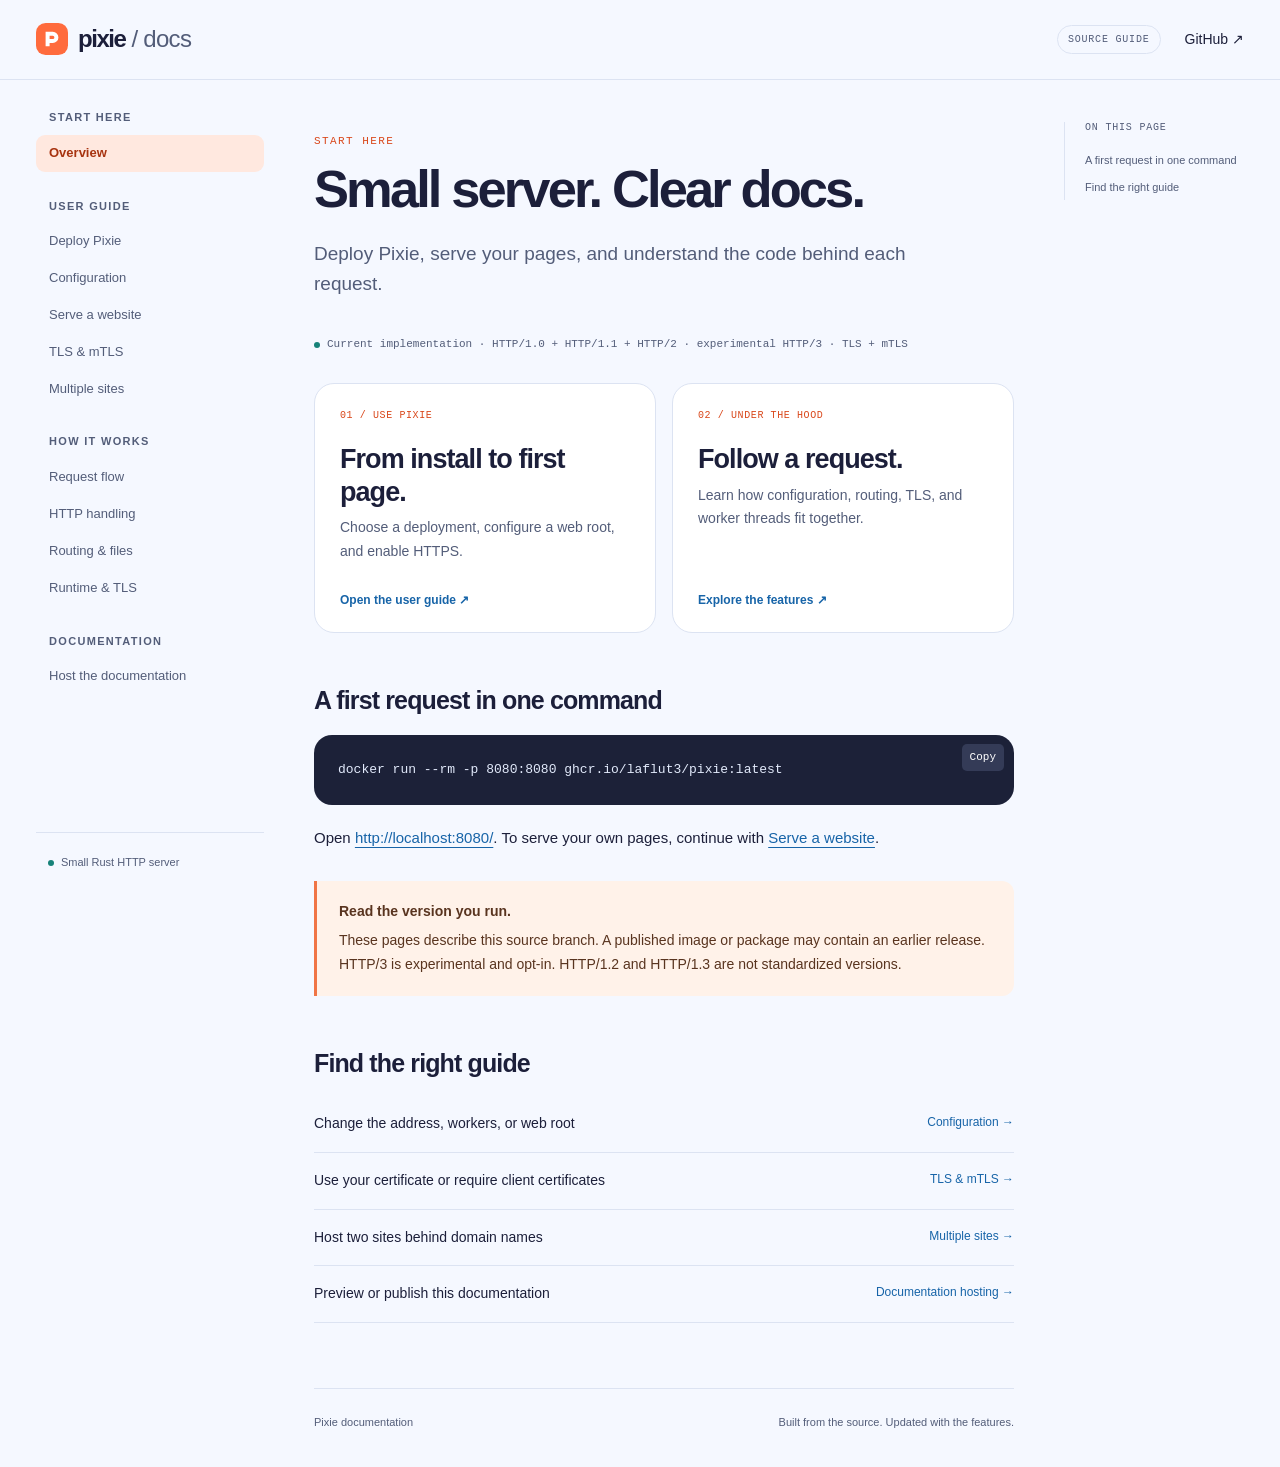
==== commit 61c28cf9: "docs: document experimental HTTP/3 support" ====
--- a/docs/index.html
+++ b/docs/index.html
@@ -63,7 +63,7 @@
 <article>
 <div class="hero-note">
 <span class="status-dot">
-</span>Current implementation · HTTP/1.0 + HTTP/1.1 + HTTP/2 · TLS + mTLS</div>
+</span>Current implementation · HTTP/1.0 + HTTP/1.1 + HTTP/2 · experimental HTTP/3 · TLS + mTLS</div>
 <div class="path-grid">
 <a class="path-card" href="deploy.html">
 <span class="step">01 / USE PIXIE</span>
@@ -85,7 +85,7 @@
 <p>Open <a href="http://localhost:8080/">http://localhost:8080/</a>. To serve your own pages, continue with <a href="serve.html">Serve a website</a>.</p>
 <aside class="callout">
 <strong>Read the version you run.</strong>
-<p>These pages describe this source branch. A published image or package may contain an earlier release. HTTP/3 is not implemented. HTTP/1.2 and HTTP/1.3 are not standardized versions.</p>
+<p>These pages describe this source branch. A published image or package may contain an earlier release. HTTP/3 is experimental and opt-in. HTTP/1.2 and HTTP/1.3 are not standardized versions.</p>
 </aside>
 <h2 id="choose">Find the right guide</h2>
 <ul class="link-list">
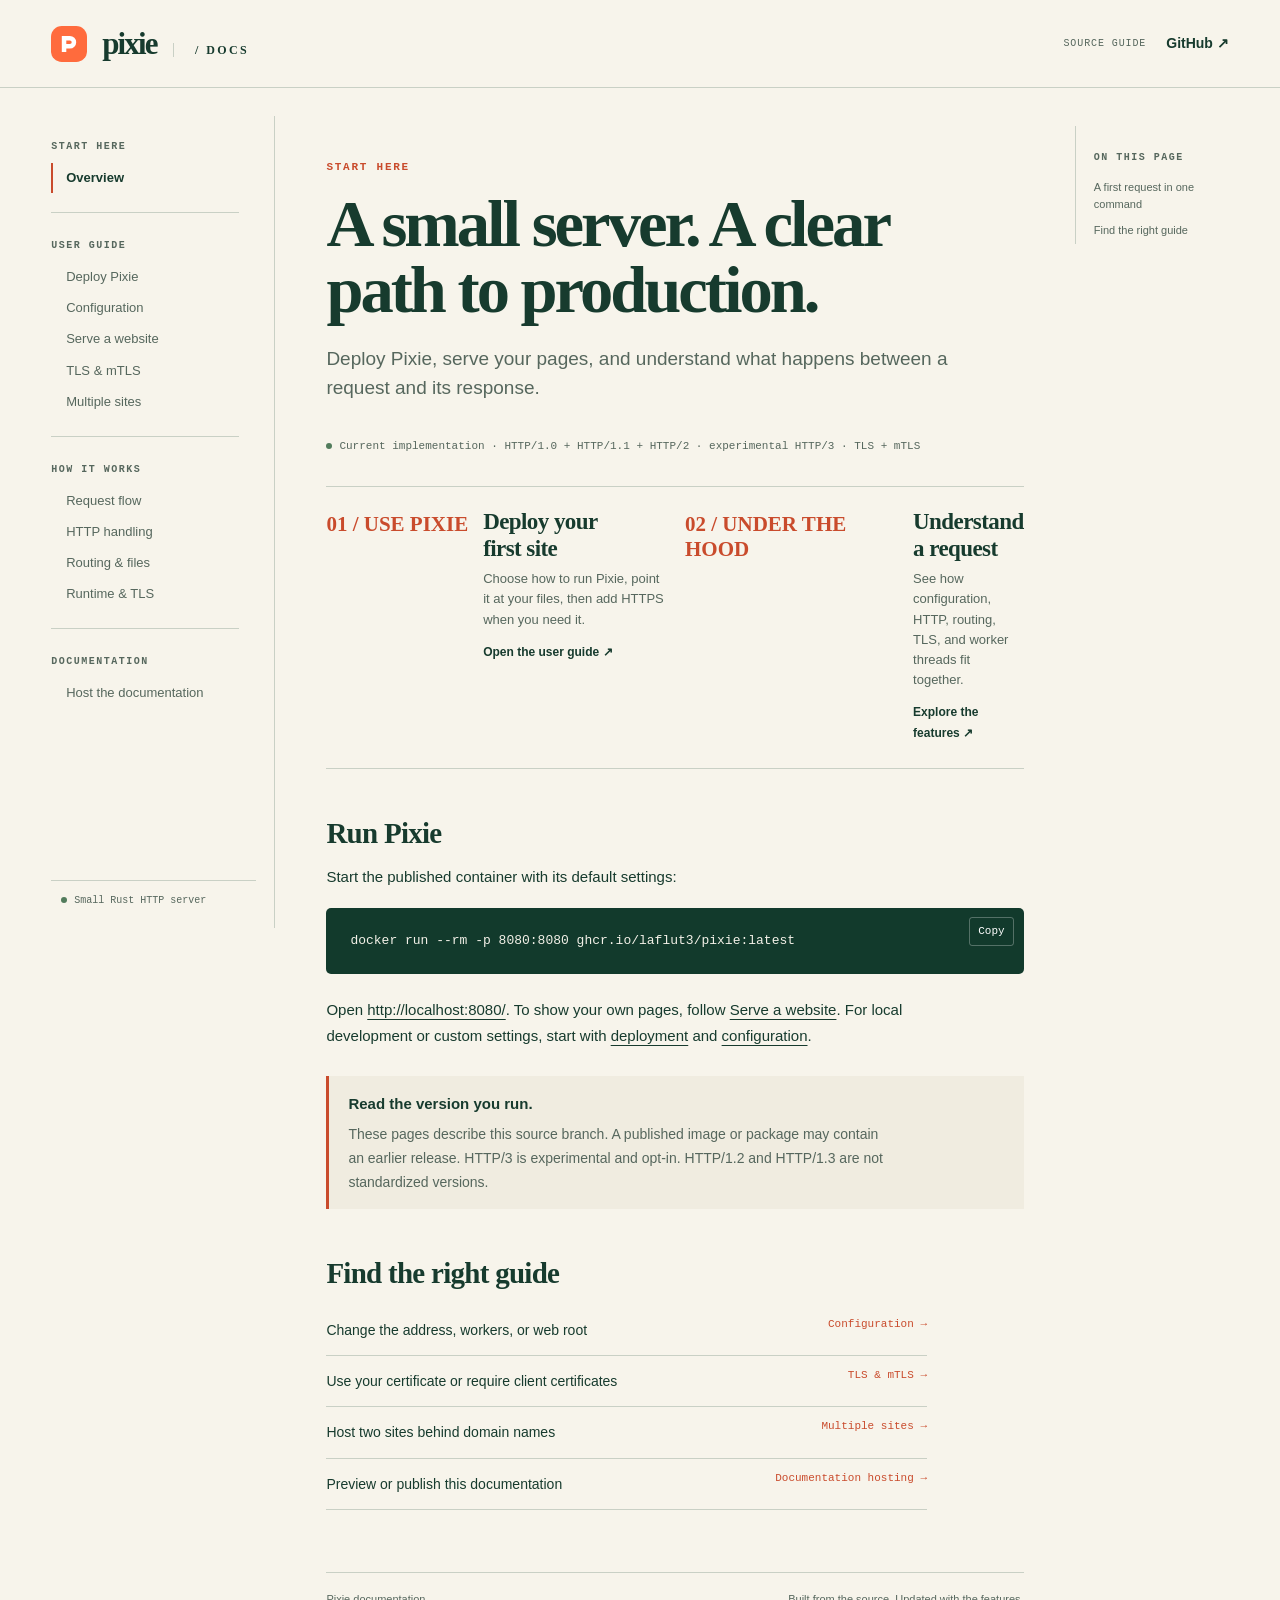
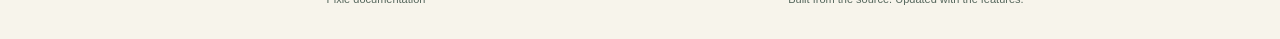
==== commit 8010f45a: "Refresh the documentation site layout and copy" ====
--- a/docs/index.html
+++ b/docs/index.html
@@ -4,7 +4,7 @@
 <meta charset="utf-8">
 <meta name="viewport" content="width=device-width, initial-scale=1">
 <meta name="description" content="Deploy Pixie, serve your pages, and understand the code behind each request.">
-<meta name="theme-color" content="#f5f8ff">
+<meta name="theme-color" content="#f7f4eb">
 <title>Small server. Clear docs. — Pixie docs</title>
 <link rel="icon" href="assets/mark.svg" type="image/svg+xml">
 <link rel="stylesheet" href="assets/style.css">
@@ -58,8 +58,8 @@
 </aside>
 <main id="content" tabindex="-1">
 <div class="eyebrow">Start here</div>
-<h1>Small server. Clear docs.</h1>
-<p class="lead">Deploy Pixie, serve your pages, and understand the code behind each request.</p>
+<h1>A small server. A clear path to production.</h1>
+<p class="lead">Deploy Pixie, serve your pages, and understand what happens between a request and its response.</p>
 <article>
 <div class="hero-note">
 <span class="status-dot">
@@ -67,22 +67,23 @@
 <div class="path-grid">
 <a class="path-card" href="deploy.html">
 <span class="step">01 / USE PIXIE</span>
-<h2>From install to first page.</h2>
-<p>Choose a deployment, configure a web root, and enable HTTPS.</p>
+<h2>Deploy your first site</h2>
+<p>Choose how to run Pixie, point it at your files, then add HTTPS when you need it.</p>
 <span class="card-link">Open the user guide ↗</span>
 </a>
 <a class="path-card" href="architecture.html">
 <span class="step">02 / UNDER THE HOOD</span>
-<h2>Follow a request.</h2>
-<p>Learn how configuration, routing, TLS, and worker threads fit together.</p>
+<h2>Understand a request</h2>
+<p>See how configuration, HTTP, routing, TLS, and worker threads fit together.</p>
 <span class="card-link">Explore the features ↗</span>
 </a>
 </div>
-<h2 id="quick-start">A first request in one command</h2>
+<h2 id="quick-start">Run Pixie</h2>
+<p>Start the published container with its default settings:</p>
 <pre>
 <code>docker run --rm -p 8080:8080 ghcr.io/laflut3/pixie:latest</code>
 </pre>
-<p>Open <a href="http://localhost:8080/">http://localhost:8080/</a>. To serve your own pages, continue with <a href="serve.html">Serve a website</a>.</p>
+<p>Open <a href="http://localhost:8080/">http://localhost:8080/</a>. To show your own pages, follow <a href="serve.html">Serve a website</a>. For local development or custom settings, start with <a href="deploy.html">deployment</a> and <a href="configure.html">configuration</a>.</p>
 <aside class="callout">
 <strong>Read the version you run.</strong>
 <p>These pages describe this source branch. A published image or package may contain an earlier release. HTTP/3 is experimental and opt-in. HTTP/1.2 and HTTP/1.3 are not standardized versions.</p>
--- a/docs/assets/style.css
+++ b/docs/assets/style.css
@@ -1,114 +1,124 @@
-:root{--bg:#f5f8ff;--paper:#fff;--ink:#1c1f3a;--muted:#535d79;--line:#dce3f2;--accent:#d9471a;--blue:#1764a8;--soft:#edf2fc;--radius:18px;--mono:"SFMono-Regular",Consolas,"Liberation Mono",monospace}
-*{box-sizing:border-box}
-html{scroll-padding-top:100px}
-body{margin:0;background:var(--bg);color:var(--ink);font-family:"Avenir Next","Trebuchet MS","Gill Sans",sans-serif;font-size:16px;line-height:1.7}
-a{color:var(--blue);text-underline-offset:4px}
-a:hover{color:var(--accent)}
-button{font:inherit}
-a:focus-visible,button:focus-visible{outline:3px solid var(--accent);outline-offset:4px;border-radius:4px}
-.skip{position:fixed;top:-80px;left:16px;z-index:10;padding:12px 20px;background:var(--ink);color:white}
-.skip:focus{top:12px}
-.topbar{position:sticky;top:0;z-index:3;display:flex;align-items:center;justify-content:space-between;gap:16px;height:80px;padding:0 36px;background:rgba(245,248,255,.96);border-bottom:1px solid var(--line);backdrop-filter:blur(12px)}
-.brand{display:inline-flex;align-items:center;gap:10px;text-decoration:none;font-size:24px;font-weight:800;color:var(--ink);letter-spacing:-.06em}
-.brand-sub{font-weight:400;color:var(--muted);letter-spacing:-.03em}
-.top-actions{display:flex;gap:24px;align-items:center;font-size:14px}
-.top-actions>a{color:var(--ink);text-decoration:none}
-.version{font-family:var(--mono);font-size:10px;letter-spacing:.08em;border:1px solid var(--line);padding:5px 10px;border-radius:30px;color:var(--muted)}
-.layout{display:grid;grid-template-columns:228px minmax(0,800px) 180px;max-width:1450px;margin:auto;padding:0 36px;gap:50px}
-.sidebar{position:sticky;top:80px;align-self:start;height:calc(100dvh - 80px);padding:28px 0;overflow:auto;display:flex;flex-direction:column;justify-content:space-between}
-.nav-group{margin-bottom:25px}
-.nav-group>p{font-size:11px;text-transform:uppercase;letter-spacing:.12em;font-weight:800;color:var(--muted);margin:0 0 8px 13px}
-.nav-group a{display:block;font-size:13px;line-height:1.45;padding:9px 13px;text-decoration:none;border-radius:9px;color:var(--muted)}
-.nav-group a:hover{background:var(--soft);color:var(--ink)}
-.nav-group a[aria-current]{background:#ffe8df;color:#a73310;font-weight:700}
-.sidebar-foot{border-top:1px solid var(--line);padding:20px 12px 0;color:var(--muted);font-size:11px;white-space:nowrap}
-.status-dot{display:inline-block;width:6px;height:6px;background:#168279;border-radius:50%;margin-right:7px;vertical-align:middle}
-main{padding:55px 0 0;min-width:0}
-.eyebrow{font:11px var(--mono);text-transform:uppercase;letter-spacing:.13em;color:var(--accent);margin-bottom:14px}
-h1{font-size:clamp(36px,4.1vw,60px);line-height:1.06;letter-spacing:-.055em;margin:0 0 22px;max-width:720px;font-weight:800}
-.lead{font-size:19px;line-height:1.6;color:var(--muted);max-width:650px;margin:0 0 36px}
-article{font-size:15px}
-h2{font-size:25px;line-height:1.2;letter-spacing:-.035em;margin:52px 0 18px}
-h3{font-size:18px}
-p{margin:14px 0}
-li{padding-left:4px;margin:8px 0}
-code{font-family:var(--mono);font-size:.85em;background:var(--soft);border-radius:4px;padding:2px 5px;overflow-wrap:anywhere}
-pre{background:#1c2138;color:#e2eafb;border-radius:var(--radius);padding:24px;margin:20px 0;overflow:auto;line-height:1.7;font-size:13px;position:relative}
-pre code{font:inherit;background:none;padding:0;color:inherit;overflow-wrap:normal}
-.copy-button{position:absolute;top:9px;right:10px;background:#343b57;border:0;color:#fff;font-size:11px;border-radius:5px;padding:4px 8px;cursor:pointer}
-.copy-button:hover{background:#4b5678}
-.callout{border-left:3px solid #f07546;background:#fff2e9;border-radius:0 12px 12px 0;padding:19px 22px;margin:30px 0;color:#59341f;font-size:14px}
-.callout p{margin:6px 0 0}
-.table-wrap{overflow:auto;border:1px solid var(--line);border-radius:12px;margin:24px 0}
-table{width:100%;border-collapse:collapse;font-size:13px;text-align:left}
-th{background:var(--soft);font-size:11px;text-transform:uppercase;letter-spacing:.05em;color:var(--muted)}
-th,td{padding:14px 16px;vertical-align:top;border-bottom:1px solid var(--line)}
-tr:last-child td{border-bottom:0}
-.hero-note{font:11px var(--mono);line-height:1.8;color:var(--muted);margin-bottom:28px}
-.path-grid{display:grid;grid-template-columns:1fr 1fr;gap:16px}
-.path-card{display:flex;flex-direction:column;padding:26px 25px 22px;background:var(--paper);border:1px solid var(--line);border-radius:20px;color:var(--ink);text-decoration:none;transition:transform .2s cubic-bezier(.2,.8,.2,1),border-color .2s}
-.path-card:hover{transform:translateY(-3px);border-color:#f0a286;color:var(--ink)}
-.step{font:10px var(--mono);letter-spacing:.06em;color:var(--accent)}
-.path-card h2{font-size:27px;margin:22px 0 8px}
-.path-card p{font-size:14px;color:var(--muted);margin:0 0 26px}
-.card-link{font-size:12px;margin-top:auto;font-weight:700;color:var(--blue)}
-.link-list{list-style:none;padding:0}
-.link-list li{padding:0;margin:0}
-.link-list a{display:flex;justify-content:space-between;gap:22px;text-decoration:none;color:var(--ink);padding:16px 0;border-bottom:1px solid var(--line);font-size:14px}
-.link-list span{color:var(--blue);font-size:12px;white-space:nowrap}
-.toc{position:sticky;top:122px;align-self:start;max-height:calc(100dvh - 145px);overflow:auto;padding-left:20px;border-left:1px solid var(--line);font-size:11px}
-.toc>p{font:10px var(--mono);color:var(--muted);letter-spacing:.08em;margin:0 0 14px}
-.toc a{display:block;padding:5px 0;color:var(--muted);text-decoration:none;line-height:1.5}
-.toc a:hover{color:var(--accent)}
-footer{border-top:1px solid var(--line);margin-top:65px;padding:24px 0 35px;font-size:11px;color:var(--muted);display:flex;justify-content:space-between;gap:15px}
-.flow{display:flex;align-items:center;justify-content:space-around;flex-wrap:wrap;gap:12px;background:var(--paper);border:1px solid var(--line);padding:22px;border-radius:16px;font:12px var(--mono);margin:25px 0}
-.flow span{color:var(--accent)}
-.timeline{list-style:none;padding-left:28px;border-left:1px solid var(--line);counter-reset:steps}
-.timeline li{position:relative;margin:25px 0;counter-increment:steps}
-.timeline li:before{content:counter(steps);position:absolute;left:-45px;top:0;border-radius:50%;width:27px;height:27px;text-align:center;font:11px/27px var(--mono);background:#ffe8df;color:#a73310}
-.timeline p{margin:5px 0;color:var(--muted)}
-.menu-button{display:none;border:1px solid var(--line);border-radius:8px;color:var(--ink);background:var(--paper);padding:5px 12px;cursor:pointer}
-@media(min-width:1500px){.layout{gap:60px}
+:root {
+  color-scheme: light;
+  --paper: #f7f4eb;
+  --surface: #fffdf7;
+  --ink: #173b2e;
+  --muted: #56675d;
+  --line: #c9d0c5;
+  --accent: #c94b2c;
+  --soft: #ecefe5;
+  --code: #123a2c;
+  --mono: "SFMono-Regular", Consolas, "Liberation Mono", monospace;
+  --serif: Georgia, "Times New Roman", serif;
 }
-@media(max-width:1200px){.layout{grid-template-columns:210px minmax(0,1fr);gap:40px;max-width:1100px}
-.toc{display:none}
+
+* { box-sizing: border-box; }
+html { scroll-behavior: smooth; scroll-padding-top: 100px; }
+body { margin: 0; background: var(--paper); color: var(--ink); font-family: "Avenir Next", Avenir, "Segoe UI", sans-serif; font-size: 16px; line-height: 1.72; }
+a { color: var(--ink); text-underline-offset: 4px; }
+a:hover { color: var(--accent); }
+button { font: inherit; }
+a:focus-visible, button:focus-visible { outline: 3px solid var(--accent); outline-offset: 4px; border-radius: 3px; }
+
+.skip { position: fixed; top: -80px; left: 16px; z-index: 10; padding: 10px 16px; background: var(--ink); color: white; }
+.skip:focus { top: 12px; }
+.topbar { position: sticky; top: 0; z-index: 3; display: flex; align-items: center; justify-content: space-between; gap: 20px; min-height: 88px; padding: 10px clamp(20px, 4vw, 64px); background: rgba(247,244,235,.96); border-bottom: 1px solid var(--line); backdrop-filter: blur(12px); }
+.brand { display: inline-flex; align-items: center; gap: 15px; text-decoration: none; color: var(--ink); }
+.brand img { width: 36px; height: 36px; }
+.brand>span { font-family: var(--serif); font-size: 31px; font-weight: 700; letter-spacing: -.06em; }
+.brand-sub { margin-left: 16px; padding-left: 16px; border-left: 1px solid var(--line); font-family: inherit; font-size: 12px; font-weight: 600; letter-spacing: .2em; text-transform: uppercase; }
+.top-actions { display: flex; align-items: center; gap: 20px; font-size: 14px; font-weight: 600; }
+.top-actions>a { text-decoration: none; }
+.version { font: 10px var(--mono); letter-spacing: .09em; color: var(--muted); }
+.layout { display: grid; grid-template-columns: 224px minmax(0, 790px) 154px; gap: clamp(28px, 4vw, 60px); max-width: 1510px; margin: 0 auto; padding: 28px clamp(20px, 4vw, 64px) 0; }
+.sidebar { position: sticky; top: 88px; align-self: start; height: calc(100dvh - 88px); overflow: auto; display: flex; flex-direction: column; justify-content: space-between; padding: 24px 18px 22px 0; border-right: 1px solid var(--line); }
+.nav-group { margin: 0 17px 26px 0; padding-bottom: 18px; border-bottom: 1px solid var(--line); }
+.nav-group:last-child { border: 0; }
+.nav-group>p, .toc>p { margin: 0 0 9px; color: var(--muted); font: 700 10px/1.4 var(--mono); letter-spacing: .15em; text-transform: uppercase; }
+.nav-group a { display: block; margin: 1px 0; padding: 5px 9px 5px 13px; border-left: 2px solid transparent; color: var(--muted); text-decoration: none; font-size: 13px; line-height: 1.55; }
+.nav-group a:hover { color: var(--ink); }
+.nav-group a[aria-current] { border-color: var(--accent); color: var(--ink); font-weight: 700; }
+.sidebar-foot { padding: 14px 10px 0; border-top: 1px solid var(--line); color: var(--muted); font: 10px var(--mono); }
+.status-dot { display: inline-block; width: 6px; height: 6px; margin-right: 7px; border-radius: 50%; background: #527c5c; vertical-align: middle; }
+main { min-width: 0; padding: 45px 0 0; }
+.eyebrow { margin: 0 0 18px; color: var(--accent); font: 700 11px var(--mono); letter-spacing: .16em; text-transform: uppercase; }
+h1, h2, h3 { color: var(--ink); font-family: var(--serif); font-weight: 700; text-wrap: balance; }
+h1 { max-width: 850px; margin: 0 0 21px; font-size: clamp(42px, 5.2vw, 69px); line-height: .99; letter-spacing: -.045em; }
+.lead { max-width: 680px; margin: 0 0 34px; color: var(--muted); font-size: 19px; line-height: 1.55; }
+article { font-size: 15px; }
+h2 { margin: 48px 0 13px; font-size: 29px; line-height: 1.15; letter-spacing: -.025em; }
+h3 { margin: 27px 0 8px; font-size: 21px; line-height: 1.25; }
+p { max-width: 70ch; margin: 13px 0; }
+li { max-width: 72ch; margin: 8px 0; padding-left: 3px; }
+code { padding: 2px 5px; border-radius: 3px; background: var(--soft); font: .85em var(--mono); overflow-wrap: anywhere; }
+pre { position: relative; overflow: auto; margin: 18px 0 23px; padding: 22px 24px; border-radius: 5px; background: var(--code); color: #f3f1e8; font: 13px/1.75 var(--mono); }
+pre code { padding: 0; background: none; color: inherit; font: inherit; overflow-wrap: normal; }
+.copy-button { position: absolute; top: 9px; right: 10px; padding: 4px 8px; border: 1px solid rgba(255,255,255,.28); border-radius: 3px; background: transparent; color: white; font-size: 11px; cursor: pointer; }
+.copy-button:hover { background: rgba(255,255,255,.14); }
+.callout { margin: 27px 0; padding: 15px 19px; border-left: 3px solid var(--accent); background: #f0ece0; color: var(--ink); }
+.callout p { margin: 5px 0 0; color: var(--muted); font-size: 14px; }
+.table-wrap { overflow: auto; margin: 22px 0; border-top: 1px solid var(--line); border-bottom: 1px solid var(--line); }
+table { width: 100%; border-collapse: collapse; text-align: left; font-size: 13px; }
+th { color: var(--muted); font: 700 10px var(--mono); letter-spacing: .1em; text-transform: uppercase; }
+th, td { padding: 12px 14px; border-bottom: 1px solid var(--line); vertical-align: top; }
+tr:last-child td { border-bottom: 0; }
+.hero-note { margin: 0 0 30px; color: var(--muted); font: 11px/1.8 var(--mono); }
+.path-grid { display: grid; grid-template-columns: 1fr 1fr; gap: 20px; margin: 30px 0 38px; padding: 22px 0 25px; border-top: 1px solid var(--line); border-bottom: 1px solid var(--line); }
+.path-card { display: grid; grid-template-columns: auto 1fr; align-content: start; column-gap: 15px; color: var(--ink); text-decoration: none; }
+.path-card:hover h2 { color: var(--accent); }
+.step { grid-row: span 3; padding-top: 3px; color: var(--accent); font: 700 21px var(--serif); }
+.path-card h2 { margin: 0 0 7px; font-size: 23px; }
+.path-card p { margin: 0 0 12px; color: var(--muted); font-size: 13px; line-height: 1.55; }
+.card-link { font-size: 12px; font-weight: 700; }
+.link-list { padding: 0; list-style: none; }
+.link-list li { margin: 0; padding: 0; }
+.link-list a { display: flex; justify-content: space-between; gap: 18px; padding: 13px 0; border-bottom: 1px solid var(--line); text-decoration: none; font-size: 14px; }
+.link-list span { color: var(--accent); font: 11px var(--mono); white-space: nowrap; }
+.toc { position: sticky; top: 126px; align-self: start; max-height: calc(100dvh - 150px); overflow: auto; padding: 25px 0 0 18px; border-left: 1px solid var(--line); font-size: 11px; }
+.toc a { display: block; padding: 5px 0; color: var(--muted); text-decoration: none; line-height: 1.5; }
+.toc a:hover { color: var(--accent); }
+footer { display: flex; justify-content: space-between; gap: 14px; margin-top: 62px; padding: 17px 0 30px; border-top: 1px solid var(--line); color: var(--muted); font-size: 11px; }
+.flow { display: flex; align-items: center; justify-content: space-around; flex-wrap: wrap; gap: 12px; margin: 24px 0; padding: 19px; border-top: 1px solid var(--line); border-bottom: 1px solid var(--line); font: 12px var(--mono); }
+.flow span { color: var(--accent); }
+.timeline { padding-left: 27px; border-left: 1px solid var(--line); list-style: none; counter-reset: steps; }
+.timeline li { position: relative; margin: 23px 0; counter-increment: steps; }
+.timeline li:before { position: absolute; top: 0; left: -42px; color: var(--accent); content: "0" counter(steps); font: 12px var(--mono); }
+.timeline p { margin: 5px 0; color: var(--muted); }
+.menu-button { display: none; padding: 5px 10px; border: 1px solid var(--line); border-radius: 3px; background: transparent; color: var(--ink); cursor: pointer; }
+
+@media (max-width: 1200px) { .layout { grid-template-columns: 205px minmax(0, 1fr); gap: 35px; max-width: 1080px; } .toc { display: none; } }
+@media (max-width: 800px) {
+  .topbar { min-height: 68px; padding: 8px 20px; }
+  .brand>span { font-size: 26px; }
+  .brand img { width: 31px; height: 31px; }
+  .brand-sub { margin-left: 9px; padding-left: 9px; font-size: 10px; }
+  .top-actions { gap: 13px; }
+  .version { display: none; }
+  .menu-button { display: block; }
+  .layout { display: block; padding: 0 22px; }
+  .sidebar { position: static; height: auto; padding: 14px 0; border: 0; border-bottom: 1px solid var(--line); }
+  .sidebar nav { display: grid; grid-template-columns: 1fr 1fr; gap: 10px 20px; }
+  .nav-group { margin: 0; padding: 8px 0; }
+  .sidebar-foot { display: none; }
+  .js .sidebar { display: none; }
+  .js .sidebar.is-open { display: block; }
+  main { padding-top: 34px; }
+  h1 { font-size: clamp(41px, 9vw, 58px); }
+  .lead { font-size: 17px; }
+  footer { display: block; }
+  footer span { display: block; margin-top: 5px; }
 }
-@media(max-width:800px){.topbar{height:68px;padding:0 20px}
-.top-actions{gap:16px}
-.version{display:none}
-.layout{display:block;padding:0 22px}
-.sidebar{position:static;height:auto;padding:22px 0;border-bottom:1px solid var(--line)}
-.sidebar nav{display:grid;grid-template-columns:1fr 1fr;gap:10px}
-.sidebar-foot{display:none}
-.nav-group{margin:0}
-.js .sidebar{display:none}
-.js .sidebar.is-open{display:block}
-.js .menu-button{display:block}
-main{padding-top:36px}
-.lead{font-size:17px}
-.path-card{padding:22px 18px}
-.path-card h2{font-size:25px}
-pre{padding:28px 18px 20px;font-size:11px}
-footer{display:block}
-footer span{display:block;margin-top:5px}
+@media (max-width: 520px) {
+  .top-actions>a { font-size: 12px; }
+  .path-grid { grid-template-columns: 1fr; gap: 21px; }
+  .path-card h2 { font-size: 22px; }
+  pre { padding: 28px 15px 18px; font-size: 11px; }
+  h1 { font-size: 40px; }
+  h2 { font-size: 25px; }
+  .sidebar nav { grid-template-columns: 1fr 1fr; }
+  .link-list a { display: block; }
+  .link-list span { display: block; margin-top: 4px; }
+  th, td { padding: 10px; }
 }
-@media(max-width:480px){.path-grid{grid-template-columns:1fr}
-.path-card h2{margin-top:12px}
-.path-card p{margin-bottom:16px}
-.link-list a{display:block}
-.link-list span{display:block;margin-top:4px}
-h1{font-size:39px}
-.sidebar nav{grid-template-columns:1fr 1fr}
-.top-actions>a{font-size:12px}
-th,td{padding:12px 10px}
-}
-@media(prefers-reduced-motion:reduce){*{scroll-behavior:auto!important;transition:none!important}
-}
-@media print{.topbar,.sidebar,.toc,.copy-button{display:none}
-.layout{display:block}
-main{padding:0}
-body{background:white}
-pre{white-space:pre-wrap;color:black;background:#eee}
-.callout{break-inside:avoid}
-a{color:inherit}
-}
+@media (prefers-reduced-motion: reduce) { *, *::before, *::after { scroll-behavior: auto !important; transition: none !important; } }
+@media print { .topbar, .sidebar, .toc, .copy-button { display: none; } .layout { display: block; } main { padding: 0; } body { background: white; } pre { white-space: pre-wrap; color: black; background: #eee; } .callout { break-inside: avoid; } a { color: inherit; } }
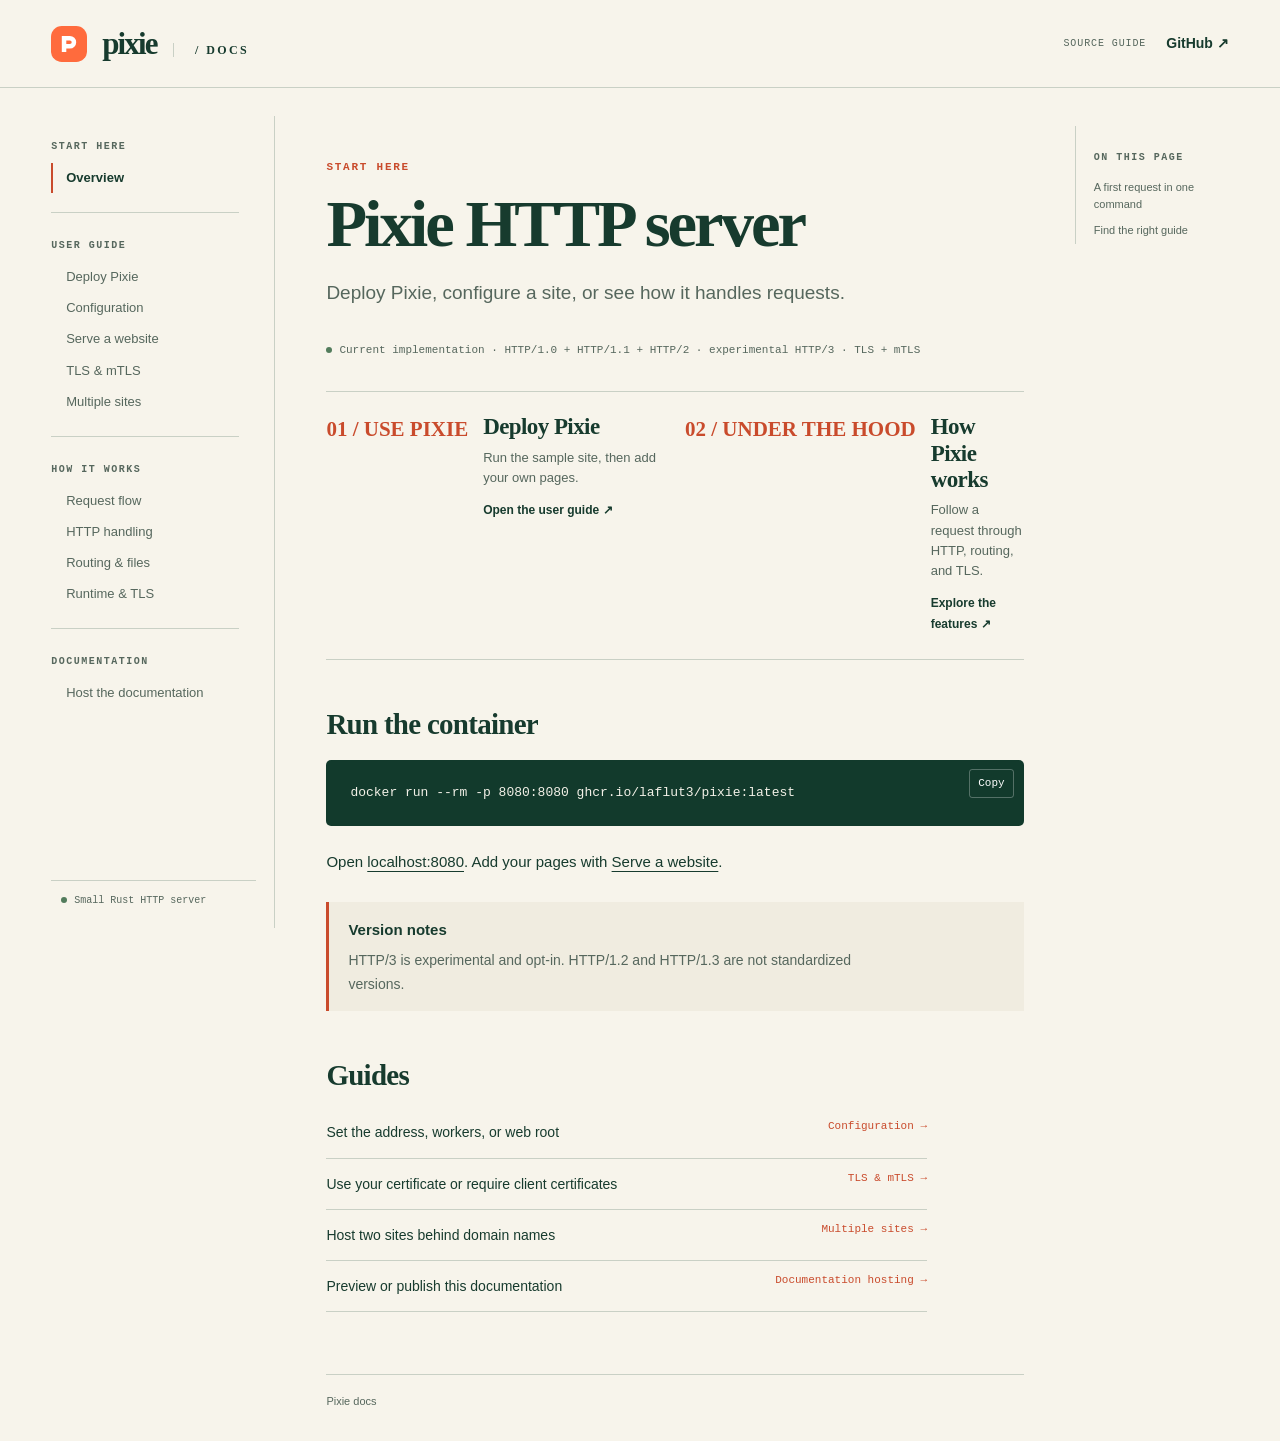
==== commit f11973f5: "Trim documentation copy and link image versions" ====
--- a/docs/index.html
+++ b/docs/index.html
@@ -3,9 +3,9 @@
 <head>
 <meta charset="utf-8">
 <meta name="viewport" content="width=device-width, initial-scale=1">
-<meta name="description" content="Deploy Pixie, serve your pages, and understand the code behind each request.">
+<meta name="description" content="Deploy Pixie, configure a site, or learn how requests work.">
 <meta name="theme-color" content="#f7f4eb">
-<title>Small server. Clear docs. — Pixie docs</title>
+<title>Pixie documentation</title>
 <link rel="icon" href="assets/mark.svg" type="image/svg+xml">
 <link rel="stylesheet" href="assets/style.css">
 <script src="assets/site.js" defer>
@@ -58,8 +58,8 @@
 </aside>
 <main id="content" tabindex="-1">
 <div class="eyebrow">Start here</div>
-<h1>A small server. A clear path to production.</h1>
-<p class="lead">Deploy Pixie, serve your pages, and understand what happens between a request and its response.</p>
+<h1>Pixie HTTP server</h1>
+<p class="lead">Deploy Pixie, configure a site, or see how it handles requests.</p>
 <article>
 <div class="hero-note">
 <span class="status-dot">
@@ -67,31 +67,30 @@
 <div class="path-grid">
 <a class="path-card" href="deploy.html">
 <span class="step">01 / USE PIXIE</span>
-<h2>Deploy your first site</h2>
-<p>Choose how to run Pixie, point it at your files, then add HTTPS when you need it.</p>
+<h2>Deploy Pixie</h2>
+<p>Run the sample site, then add your own pages.</p>
 <span class="card-link">Open the user guide ↗</span>
 </a>
 <a class="path-card" href="architecture.html">
 <span class="step">02 / UNDER THE HOOD</span>
-<h2>Understand a request</h2>
-<p>See how configuration, HTTP, routing, TLS, and worker threads fit together.</p>
+<h2>How Pixie works</h2>
+<p>Follow a request through HTTP, routing, and TLS.</p>
 <span class="card-link">Explore the features ↗</span>
 </a>
 </div>
-<h2 id="quick-start">Run Pixie</h2>
-<p>Start the published container with its default settings:</p>
+<h2 id="quick-start">Run the container</h2>
 <pre>
 <code>docker run --rm -p 8080:8080 ghcr.io/laflut3/pixie:latest</code>
 </pre>
-<p>Open <a href="http://localhost:8080/">http://localhost:8080/</a>. To show your own pages, follow <a href="serve.html">Serve a website</a>. For local development or custom settings, start with <a href="deploy.html">deployment</a> and <a href="configure.html">configuration</a>.</p>
+<p>Open <a href="http://localhost:8080/">localhost:8080</a>. Add your pages with <a href="serve.html">Serve a website</a>.</p>
 <aside class="callout">
-<strong>Read the version you run.</strong>
-<p>These pages describe this source branch. A published image or package may contain an earlier release. HTTP/3 is experimental and opt-in. HTTP/1.2 and HTTP/1.3 are not standardized versions.</p>
+<strong>Version notes</strong>
+<p>HTTP/3 is experimental and opt-in. HTTP/1.2 and HTTP/1.3 are not standardized versions.</p>
 </aside>
-<h2 id="choose">Find the right guide</h2>
+<h2 id="choose">Guides</h2>
 <ul class="link-list">
 <li>
-<a href="configure.html">Change the address, workers, or web root <span>Configuration →</span>
+<a href="configure.html">Set the address, workers, or web root <span>Configuration →</span>
 </a>
 </li>
 <li>
@@ -108,8 +107,7 @@
 </li>
 </ul>
 </article>
-<footer>Pixie documentation <span>Built from the source. Updated with the features.</span>
-</footer>
+<footer>Pixie docs</footer>
 </main>
 <aside class="toc">
 <p>ON THIS PAGE</p>
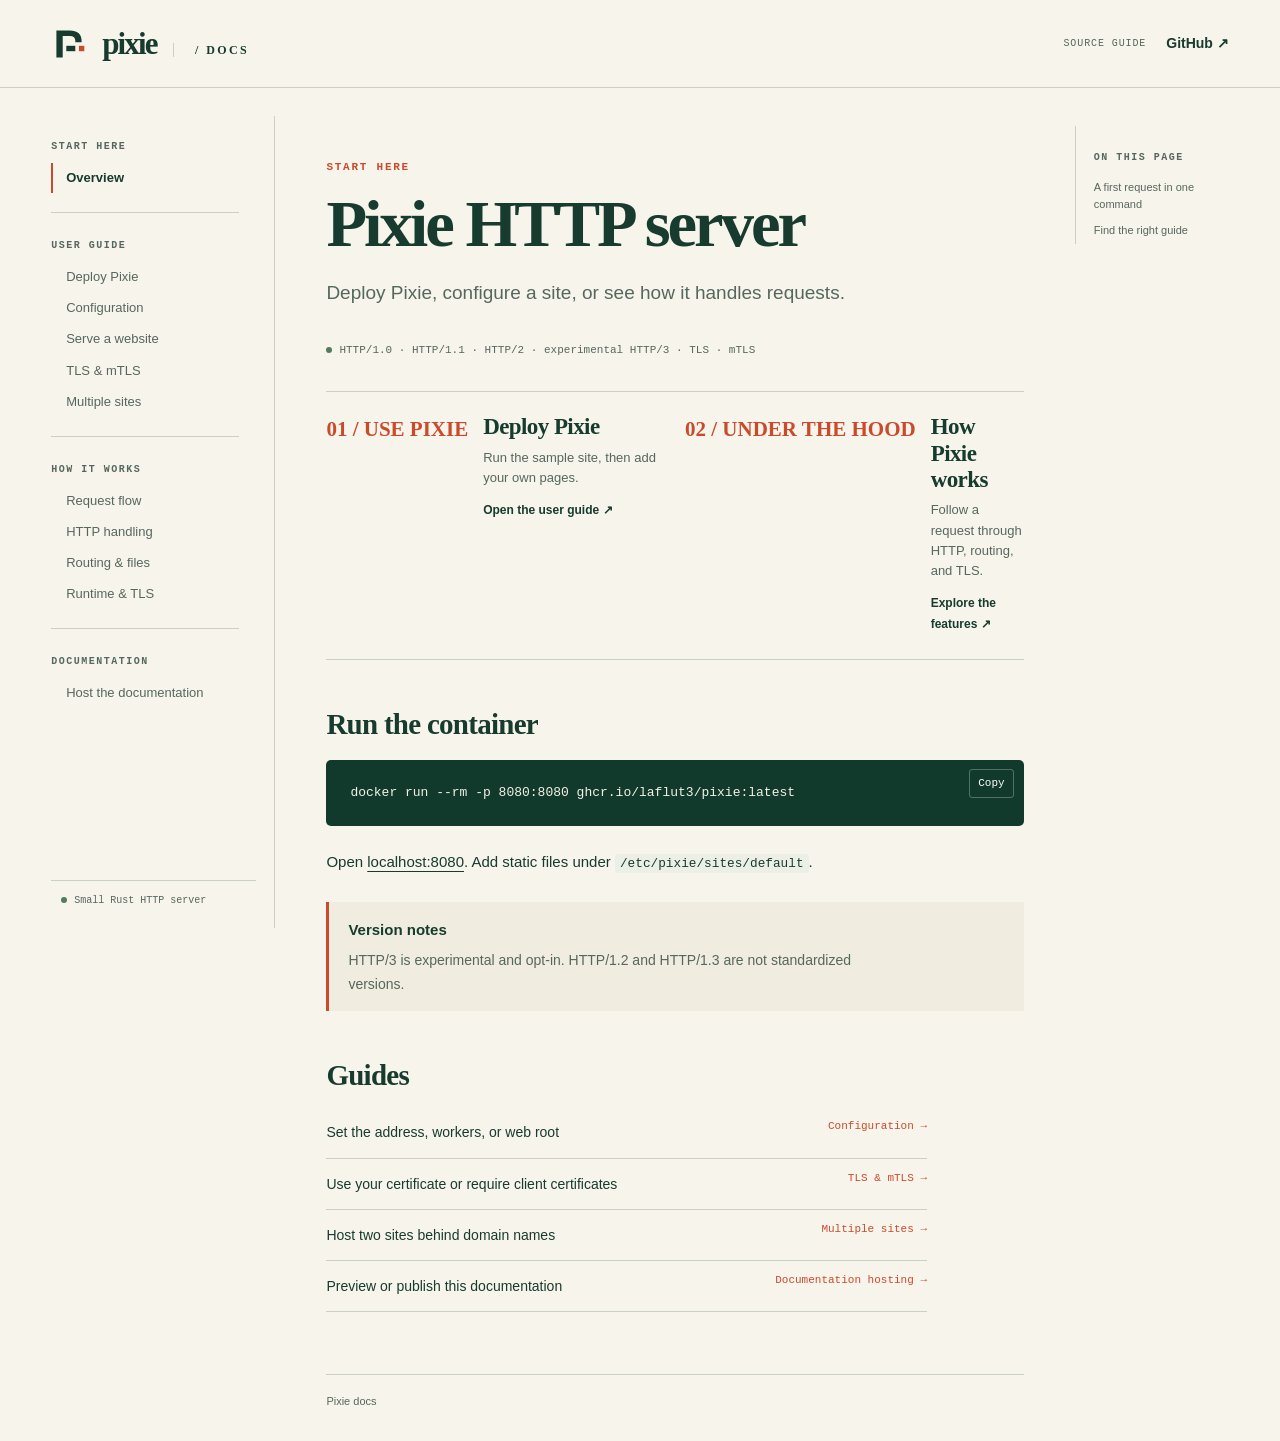
==== commit 190deece: "Prepare Pixie 1.2.0 release and static site routing" ====
--- a/docs/index.html
+++ b/docs/index.html
@@ -63,7 +63,7 @@
 <article>
 <div class="hero-note">
 <span class="status-dot">
-</span>Current implementation · HTTP/1.0 + HTTP/1.1 + HTTP/2 · experimental HTTP/3 · TLS + mTLS</div>
+</span>HTTP/1.0 · HTTP/1.1 · HTTP/2 · experimental HTTP/3 · TLS · mTLS</div>
 <div class="path-grid">
 <a class="path-card" href="deploy.html">
 <span class="step">01 / USE PIXIE</span>
@@ -82,7 +82,7 @@
 <pre>
 <code>docker run --rm -p 8080:8080 ghcr.io/laflut3/pixie:latest</code>
 </pre>
-<p>Open <a href="http://localhost:8080/">localhost:8080</a>. Add your pages with <a href="serve.html">Serve a website</a>.</p>
+<p>Open <a href="http://localhost:8080/">localhost:8080</a>. Add static files under <code>/etc/pixie/sites/default</code>.</p>
 <aside class="callout">
 <strong>Version notes</strong>
 <p>HTTP/3 is experimental and opt-in. HTTP/1.2 and HTTP/1.3 are not standardized versions.</p>
